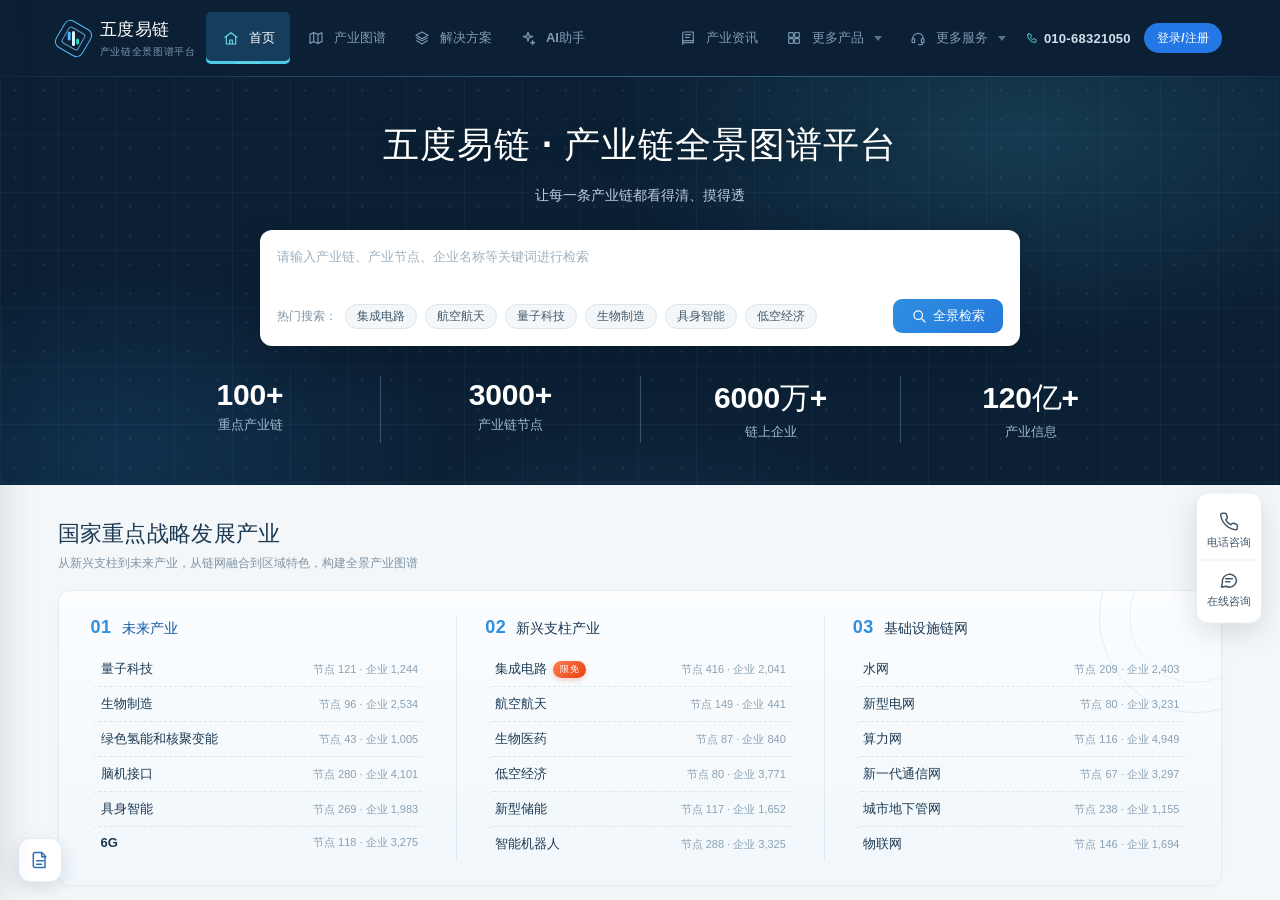
==== admin.html @ b6dd6e7a "初始化产业链可视化与产业上链 Agent 静态前端原型" ====
<!DOCTYPE html>
<html lang="zh-CN">
<head>
  <meta charset="UTF-8" />
  <meta name="viewport" content="width=device-width, initial-scale=1.0" />
  <meta name="robots" content="noindex, nofollow, noarchive, nosnippet" />
  <title>五度易链 · 运营管理后台</title>
  <link rel="stylesheet" href="admin.css?v=202611181215" />
</head>
<body>
  <header class="admin-topbar">
    <div class="admin-topbar-left">
      <span class="admin-brand-logo">五</span>
      <strong class="admin-brand-name">五度易链</strong>
      <span class="admin-breadcrumb" id="adminBreadcrumb"><em>运营管理后台</em><i>/</i><b>图谱管理</b></span>
    </div>
    <div class="admin-topbar-user">
      <span class="admin-topbar-avatar" id="adminAvatar">管</span>
      <strong id="adminAccount">—</strong>
      <span class="admin-topbar-role">管理员</span>
      <button type="button" class="admin-logout" id="adminLogout">退出登录</button>
    </div>
  </header>

  <div class="admin-shell">
    <aside class="admin-sidebar">
      <nav class="admin-nav" id="adminNav">
        <div class="admin-nav-group">
          <button type="button" class="admin-nav-item admin-nav-parent is-active" data-nav-group="graph" aria-expanded="true" aria-controls="graphSubNav"><svg viewBox="0 0 24 24"><path d="M3 6.5 8.5 4 15 6.5 21 4v13.5L15 20l-6.5-2.5L3 20V6.5Z"/><path d="M8.5 4v13.5M15 6.5V20"/></svg><span>图谱管理</span><svg class="admin-nav-caret" viewBox="0 0 16 16" aria-hidden="true"><path d="m4 6 4 4 4-4" /></svg></button>
          <div class="admin-nav-sub" id="graphSubNav">
            <button type="button" class="admin-nav-subitem is-active" data-admin-view="graph-display" title="产业链展示"><i class="admin-nav-dot" aria-hidden="true"></i><span>产业链展示</span></button>
            <button type="button" class="admin-nav-subitem" data-admin-view="graph-price" title="产业链价格"><i class="admin-nav-dot" aria-hidden="true"></i><span>产业链价格</span></button>
          </div>
        </div>
        <button type="button" class="admin-nav-item" data-admin-view="home"><svg viewBox="0 0 24 24"><path d="m3 11 9-7 9 7"/><path d="M5 9.5V21h14V9.5"/><path d="M10 21v-6h4v6"/></svg><span>首页管理</span></button>
        <button type="button" class="admin-nav-item" data-admin-view="users"><svg viewBox="0 0 24 24"><circle cx="9" cy="8" r="3.5"/><path d="M3 20a6 6 0 0 1 12 0"/><path d="M16 4.5a3.5 3.5 0 0 1 0 7M21 20a6 6 0 0 0-4-5.6"/></svg><span>用户管理</span></button>
        <button type="button" class="admin-nav-item" data-admin-view="perms"><svg viewBox="0 0 24 24"><rect x="4" y="10.5" width="16" height="10" rx="2"/><path d="M8 10.5V7a4 4 0 0 1 8 0v3.5M12 14.5v2.5"/></svg><span>权限管理</span></button>
      </nav>
      <div class="admin-sidebar-footer">
        <a class="admin-back-link" href="index.html"><svg viewBox="0 0 24 24"><path d="M20 12H5M10 6l-6 6 6 6"/></svg><span>返回前台</span></a>
      </div>
    </aside>

    <main class="admin-main">
      <div class="admin-page-head">
        <h1 id="adminPageTitle">图谱管理</h1>
        <div class="admin-page-actions" id="adminPageActions">
          <button type="button" class="admin-btn" id="graphReset">恢复默认</button>
        </div>
      </div>

      <div class="admin-content">
        <!-- 图谱管理 · 产业链展示 -->
        <section class="admin-view is-active" data-admin-panel="graph-display">
          <div class="admin-tabs" id="graphTabs">
            <button type="button" class="admin-tab is-active" data-graph-tab="groups">分类列表</button>
            <button type="button" class="admin-tab" data-graph-tab="chains">图谱列表</button>
          </div>
          <div class="admin-block" id="graphGroupsBlock">
            <table class="admin-table">
              <thead><tr><th class="th-order">序号</th><th>分类名称</th><th>产业链管理</th><th>可见性</th><th class="th-op">操作</th></tr></thead>
              <tbody id="groupTableBody"></tbody>
            </table>
          </div>
          <div class="admin-block" id="graphChainsBlock" hidden>
            <table class="admin-table admin-graph-table">
              <thead><tr><th class="th-order">序号</th><th>产业链名称</th><th>所属分类</th><th>卡片图标</th><th>热门标签</th><th>前端展示</th></tr></thead>
              <tbody id="chainTableBody"></tbody>
            </table>
          </div>
        </section>

        <!-- 图谱管理 · 产业链价格 -->
        <section class="admin-view" data-admin-panel="graph-price">
          <p class="admin-toolbar-tip">按图谱列表顺序维护各产业链的年度定价，价格调整后即时生效于开通服务与前台展示。</p>
          <div class="admin-block">
            <div class="admin-table-wrap"><table class="admin-table admin-price-table">
              <thead><tr><th class="th-order">序号</th><th class="th-name">产业链名称</th><th class="th-category">所属分类</th><th class="th-price">价格（元/年）</th><th class="th-time">更新时间</th><th class="th-count">开通用户数</th><th class="th-op">操作</th></tr></thead>
              <tbody id="priceTableBody"></tbody>
            </table></div>
            <p class="admin-empty" id="priceEmpty" hidden>暂无产业链</p>
            <div class="admin-price-foot"><span id="priceSummary"></span></div>
          </div>
        </section>

        <!-- 首页管理 -->
        <section class="admin-view" data-admin-panel="home">
          <div class="admin-block">
            <table class="admin-table">
              <thead><tr><th class="th-order">序号</th><th>热门搜索词</th><th class="th-op">操作</th></tr></thead>
              <tbody id="hotwordTableBody"></tbody>
            </table>
            <div class="admin-block-foot">
              <input type="text" id="hotwordInput" maxlength="12" placeholder="输入新的热门搜索词（不超过12个字）" />
              <button type="button" class="admin-btn" id="hotwordAdd">+ 添加热词</button>
            </div>
          </div>
        </section>

        <!-- 用户管理 -->
        <section class="admin-view" data-admin-panel="users">
          <p class="admin-toolbar-tip">查看注册用户基本信息与已开通服务，支持密码重置、账号停用启用及开通服务管理。</p>
          <div class="admin-block">
            <div class="admin-table-tools">
              <input type="text" id="userSearchInput" placeholder="请输入手机号 / 用户名关键词" />
              <span class="admin-tool-label">注册时间</span>
              <input type="date" id="userRegStart" class="admin-date-input" />
              <i class="admin-tool-sep">-</i>
              <input type="date" id="userRegEnd" class="admin-date-input" />
            </div>
            <div class="admin-table-wrap"><table class="admin-table" id="userTable">
              <thead><tr><th class="th-order th-uid">用户ID</th><th>手机号</th><th>用户名</th><th>账号类型</th><th>已开通服务</th><th>注册时间</th><th>状态</th><th class="th-op">操作</th></tr></thead>
              <tbody id="userTableBody"></tbody>
            </table></div>
            <p class="admin-empty" id="userEmpty" hidden>暂无符合条件的用户</p>
            <div class="admin-pager" id="userPager" hidden>
              <span class="admin-pager-total" id="userPagerTotal"></span>
              <div class="admin-pager-btns" id="userPagerBtns"></div>
            </div>
          </div>
        </section>

        <!-- 权限管理 -->
        <section class="admin-view" data-admin-panel="perms">
          <p class="admin-toolbar-tip">平台管理人员账号及其角色维护，按角色配置平台内可用功能模块。</p>
          <div class="admin-block">
            <div class="admin-block-head"><h2>账号管理</h2></div>
            <div class="admin-table-wrap"><table class="admin-table">
              <thead><tr><th>姓名</th><th>登录账号</th><th>角色</th><th>状态</th><th>最近登录</th><th class="th-op">操作</th></tr></thead>
              <tbody id="accountTableBody"></tbody>
            </table></div>
          </div>
          <div class="admin-block">
            <div class="admin-block-head"><h2>权限配置</h2><button type="button" class="admin-btn admin-btn-primary admin-btn-mini" id="permSave">保存权限配置</button></div>
            <div class="admin-table-wrap"><table class="admin-table admin-perm-table" id="permTable">
              <thead><tr><th>角色</th><th>产业图谱管理</th><th>首页管理</th><th>用户管理</th><th>权限管理</th></tr></thead>
              <tbody id="permTableBody"></tbody>
            </table></div>
          </div>
        </section>
      </div>
    </main>
  </div>

  <!-- 分类产业链列表弹窗 -->
  <div class="admin-dialog-layer" id="groupChainsDialogLayer" aria-hidden="true">
    <div class="admin-dialog admin-dialog-chains" role="dialog" aria-modal="true">
      <div class="admin-dialog-head"><h3 id="groupChainsDialogTitle">分类产业链</h3><button type="button" class="admin-dialog-close" id="groupChainsDialogClose">×</button></div>
      <table class="admin-table admin-dialog-table">
        <thead><tr><th class="th-order">序号</th><th>产业链名称</th><th>卡片图标</th><th>可见性</th><th>热门</th><th class="th-op">操作</th></tr></thead>
        <tbody id="groupChainsList"></tbody>
      </table>
      <div class="admin-dialog-foot"><button type="button" class="admin-btn" id="groupChainsDialogCancel">取消</button><button type="button" class="admin-btn admin-btn-primary" id="groupChainsDialogSave">保存</button></div>
    </div>
  </div>

  <!-- 已开通服务管理弹窗 -->
  <div class="admin-dialog-layer" id="serviceDialogLayer" aria-hidden="true">
    <div class="admin-dialog admin-dialog-chains" role="dialog" aria-modal="true">
      <div class="admin-dialog-head"><h3>开通服务管理</h3><button type="button" class="admin-dialog-close" id="serviceDialogClose">×</button></div>
      <p class="admin-dialog-sub" id="serviceDialogUser">—</p>
      <div class="admin-service-nav">
        <div class="admin-service-tabs" role="tablist">
          <button type="button" class="admin-service-tab is-active" id="serviceOpenedTab" role="tab" aria-selected="true" data-service-tab="opened">已开通服务</button>
          <button type="button" class="admin-service-tab" id="serviceCatalogTab" role="tab" aria-selected="false" data-service-tab="catalog">服务列表</button>
        </div>
        <div class="admin-service-nav-filters">
          <div class="admin-service-filters admin-service-filter-set is-active" data-service-filter="opened">
            <div class="admin-category-picker" id="serviceOpenedCategoryPicker">
              <button type="button" class="admin-category-trigger" id="serviceOpenedCategory" aria-haspopup="listbox" aria-expanded="false">全部分类<svg viewBox="0 0 16 16" aria-hidden="true"><path d="m4 6 4 4 4-4" /></svg></button>
              <div class="admin-category-menu" hidden><div class="admin-category-level1" role="listbox" aria-label="分类类型"></div><div class="admin-category-level2" role="listbox" aria-label="具体分类"></div></div>
            </div>
            <input type="search" id="serviceOpenedSearch" placeholder="搜索产业链名称" aria-label="搜索已开通产业链" />
          </div>
          <div class="admin-service-filters admin-service-filter-set" data-service-filter="catalog" hidden>
            <div class="admin-category-picker" id="serviceCatalogCategoryPicker">
              <button type="button" class="admin-category-trigger" id="serviceCatalogCategory" aria-haspopup="listbox" aria-expanded="false">全部分类<svg viewBox="0 0 16 16" aria-hidden="true"><path d="m4 6 4 4 4-4" /></svg></button>
              <div class="admin-category-menu" hidden><div class="admin-category-level1" role="listbox" aria-label="分类类型"></div><div class="admin-category-level2" role="listbox" aria-label="具体分类"></div></div>
            </div>
            <input type="search" id="serviceCatalogSearch" placeholder="搜索产业链名称" aria-label="搜索全部产业链" />
          </div>
        </div>
      </div>
      <div class="admin-service-drawer-body">
        <section class="admin-service-panel is-active" data-service-panel="opened" role="tabpanel">
          <div class="admin-service-table-wrap"><table class="admin-table admin-service-table">
            <thead><tr><th class="th-check"><input type="checkbox" class="admin-check" id="serviceOpenedCheckAll" aria-label="全选已开通服务" /></th><th class="th-order">序号</th><th>产业链名称</th><th>产业分类</th><th class="th-price">价格（元/年）</th><th class="th-status">状态</th><th class="th-term">服务期</th><th class="th-time" aria-sort="descending"><button type="button" class="admin-time-sort" id="serviceOpenedSort">开通时间<svg viewBox="0 0 16 16" aria-hidden="true"><path d="M8 3v10m-4-4 4 4 4-4" /></svg></button></th><th class="th-op">操作</th></tr></thead>
            <tbody id="serviceOpenedList"></tbody>
          </table></div>
          <p class="admin-empty" id="serviceOpenedEmpty" hidden>暂无符合条件的已开通服务</p>
          <div class="admin-service-summary" id="serviceOpenedSummary"></div>
        </section>
        <section class="admin-service-panel" data-service-panel="catalog" role="tabpanel" hidden>
          <div class="admin-service-table-wrap"><table class="admin-table admin-service-table">
            <thead><tr><th class="th-check"><input type="checkbox" class="admin-check" id="serviceCatalogCheckAll" aria-label="全选未开通产业链" /></th><th class="th-order">序号</th><th>产业链名称</th><th>产业分类</th><th class="th-price">价格（元/年）</th><th class="th-status">申请状态</th><th class="th-time" aria-sort="none"><button type="button" class="admin-time-sort is-graph" id="serviceCatalogSort">开通时间<svg viewBox="0 0 16 16" aria-hidden="true"><path d="M8 3v10m-4-4 4 4 4-4" /></svg></button></th><th class="th-op">操作</th></tr></thead>
            <tbody id="serviceCatalogList"></tbody>
          </table></div>
          <p class="admin-empty" id="serviceCatalogEmpty" hidden>没有符合条件的产业链</p>
          <div class="admin-service-summary" id="serviceCatalogSummary"></div>
        </section>
      </div>
      <div class="admin-dialog-foot admin-service-foot">
        <div class="admin-service-foot-info" id="serviceFootInfo"></div>
        <div class="admin-service-foot-actions">
          <button type="button" class="admin-btn admin-btn-primary" id="serviceBatchOpen" hidden>批量开通</button>
          <button type="button" class="admin-btn admin-btn-danger" id="serviceBatchCancel" hidden>批量取消</button>
        </div>
      </div>
    </div>
  </div>

  <!-- 单个开通确认弹窗 -->
  <div class="admin-dialog-layer" id="serviceOpenDialogLayer" aria-hidden="true">
    <div class="admin-dialog admin-dialog-service" role="dialog" aria-modal="true">
      <div class="admin-dialog-head"><h3>确认开通服务</h3><button type="button" class="admin-dialog-close" id="serviceOpenDialogClose">×</button></div>
      <p class="admin-dialog-sub" id="serviceOpenDialogUser">—</p>
      <div class="admin-confirm-list">
        <div class="admin-confirm-row"><span>产业链名称</span><b id="serviceOpenName">—</b></div>
        <div class="admin-confirm-row"><span>产业分类</span><b id="serviceOpenCategory">—</b></div>
        <div class="admin-confirm-row"><span>价格（元/年）</span><b id="serviceOpenPrice">—</b></div>
        <div class="admin-confirm-row"><span>服务到期</span><b id="serviceOpenExpire">—</b></div>
      </div>
      <div class="admin-confirm-block">
        <p class="admin-confirm-label">开通年限<em>*</em></p>
        <div class="admin-term-picker" id="serviceOpenTermPicker" role="radiogroup" aria-label="开通年限"></div>
      </div>
      <div class="admin-confirm-total admin-total-row">
        <span class="admin-total-label">合计开通金额</span>
        <span class="admin-total-side">
          <span class="admin-total-value"><del class="admin-total-origin" id="serviceOpenOrigin" hidden></del><b id="serviceOpenTotal">—</b></span>
          <button type="button" class="admin-total-adjust" id="serviceOpenAdjust">价格调整</button>
          <button type="button" class="admin-total-adjust is-reset" id="serviceOpenReset" hidden>恢复原价</button>
        </span>
      </div>
      <div class="admin-total-editor" id="serviceOpenAdjustEditor" hidden>
        <span>调整后金额</span>
        <label class="admin-price-input"><input type="number" id="serviceOpenAdjustInput" min="1" step="100" /><i>元</i></label>
        <button type="button" class="admin-btn admin-btn-mini admin-btn-primary" id="serviceOpenAdjustSave">确定</button>
        <button type="button" class="admin-btn admin-btn-mini" id="serviceOpenAdjustCancel">取消</button>
      </div>
      <div class="admin-dialog-foot">
        <button type="button" class="admin-btn" id="serviceOpenDialogCancel">取消</button>
        <button type="button" class="admin-btn" id="serviceOpenPushOrder">推送订单</button>
        <button type="button" class="admin-btn admin-btn-primary" id="serviceOpenDialogSave">确认开通</button>
      </div>
    </div>
  </div>

  <!-- 批量开通弹窗 -->
  <div class="admin-dialog-layer" id="serviceBatchOpenLayer" aria-hidden="true">
    <div class="admin-dialog admin-dialog-service admin-dialog-batch" role="dialog" aria-modal="true">
      <div class="admin-dialog-head"><h3>批量开通服务</h3><button type="button" class="admin-dialog-close" id="serviceBatchOpenClose">×</button></div>
      <p class="admin-dialog-sub" id="serviceBatchOpenUser">—</p>
      <div class="admin-batch-term">
        <span>统一服务期</span>
        <div class="admin-term-picker" id="serviceBatchTermPicker" role="radiogroup" aria-label="统一服务期"></div>
        <em>选择后统一应用到下方全部产业链</em>
      </div>
      <div class="admin-batch-table-wrap">
        <table class="admin-table admin-batch-table">
          <thead><tr><th>产业链名称</th><th class="th-price">价格（元/年）</th><th class="th-term-s">服务期</th><th class="th-subtotal">小计</th></tr></thead>
          <tbody id="serviceBatchList"></tbody>
        </table>
      </div>
      <div class="admin-confirm-total admin-total-row">
        <span class="admin-total-label">合计开通金额</span>
        <span class="admin-total-side">
          <span class="admin-total-value"><del class="admin-total-origin" id="serviceBatchOrigin" hidden></del><b id="serviceBatchTotal">—</b></span>
          <button type="button" class="admin-total-adjust" id="serviceBatchAdjust">价格调整</button>
          <button type="button" class="admin-total-adjust is-reset" id="serviceBatchReset" hidden>恢复原价</button>
        </span>
      </div>
      <div class="admin-total-editor" id="serviceBatchAdjustEditor" hidden>
        <span>调整后金额</span>
        <label class="admin-price-input"><input type="number" id="serviceBatchAdjustInput" min="1" step="100" /><i>元</i></label>
        <button type="button" class="admin-btn admin-btn-mini admin-btn-primary" id="serviceBatchAdjustSave">确定</button>
        <button type="button" class="admin-btn admin-btn-mini" id="serviceBatchAdjustCancel">取消</button>
      </div>
      <div class="admin-dialog-foot">
        <button type="button" class="admin-btn" id="serviceBatchOpenCancel">取消</button>
        <button type="button" class="admin-btn" id="serviceBatchPushOrder">推送订单</button>
        <button type="button" class="admin-btn admin-btn-primary" id="serviceBatchOpenSave">确认开通</button>
      </div>
    </div>
  </div>

  <!-- 取消服务确认弹窗（单个 / 批量共用） -->
  <div class="admin-dialog-layer" id="serviceCancelLayer" aria-hidden="true">
    <div class="admin-dialog admin-dialog-service" role="dialog" aria-modal="true">
      <div class="admin-dialog-head"><h3 id="serviceCancelTitle">确认取消服务</h3><button type="button" class="admin-dialog-close" id="serviceCancelClose">×</button></div>
      <p class="admin-dialog-sub" id="serviceCancelUser">—</p>
      <p class="admin-dialog-warn" id="serviceCancelText">取消后客户将立即失去该产业链的查看权限，操作不可撤销。</p>
      <div class="admin-cancel-list" id="serviceCancelList"></div>
      <div class="admin-dialog-foot"><button type="button" class="admin-btn" id="serviceCancelBack">返回</button><button type="button" class="admin-btn admin-btn-danger" id="serviceCancelConfirm">确认取消</button></div>
    </div>
  </div>

  <!-- 价格调整弹窗 -->
  <div class="admin-dialog-layer" id="priceDialogLayer" aria-hidden="true">
    <div class="admin-dialog admin-dialog-price" role="dialog" aria-modal="true">
      <div class="admin-dialog-head"><h3>价格调整</h3><button type="button" class="admin-dialog-close" id="priceDialogClose">×</button></div>
      <p class="admin-dialog-sub" id="priceDialogName">—</p>
      <div class="admin-confirm-list">
        <div class="admin-confirm-row"><span>当前价格</span><b id="priceDialogCurrent">—</b></div>
        <div class="admin-confirm-row is-input">
          <span>调整后价格<em>*</em></span>
          <label class="admin-price-input"><input type="number" id="priceDialogInput" min="1" step="100" /><i>元 / 年</i></label>
        </div>
      </div>
      <p class="admin-price-preview" id="priceDialogPreview"></p>
      <p class="admin-price-note" id="priceDialogNote"></p>
      <p class="admin-dialog-error" id="priceDialogError" hidden></p>
      <div class="admin-dialog-foot"><button type="button" class="admin-btn" id="priceDialogCancel">取消</button><button type="button" class="admin-btn admin-btn-primary" id="priceDialogSave">确认调整</button></div>
    </div>
  </div>

  <!-- 开通用户列表弹窗 -->
  <div class="admin-dialog-layer" id="priceUsersLayer" aria-hidden="true">
    <div class="admin-dialog admin-dialog-price" role="dialog" aria-modal="true">
      <div class="admin-dialog-head"><h3 id="priceUsersTitle">开通用户</h3><button type="button" class="admin-dialog-close" id="priceUsersClose">×</button></div>
      <p class="admin-dialog-sub" id="priceUsersSub">—</p>
      <div class="admin-price-users" id="priceUsersList"></div>
      <div class="admin-dialog-foot"><button type="button" class="admin-btn admin-btn-primary" id="priceUsersOk">关闭</button></div>
    </div>
  </div>

  <!-- 用户详情（右侧抽屉：基本信息 / 开通服务 / 订单列表 三页签） -->
  <div class="admin-dialog-layer" id="userDetailDialogLayer" aria-hidden="true">
    <div class="admin-dialog admin-dialog-user" role="dialog" aria-modal="true">
      <div class="admin-dialog-head"><h3>用户详情</h3><button type="button" class="admin-dialog-close" id="userDetailDialogClose">×</button></div>
      <p class="admin-dialog-sub" id="userDetailSub">—</p>
      <div class="admin-service-nav admin-user-nav">
        <div class="admin-service-tabs" role="tablist">
          <button type="button" class="admin-service-tab is-active" data-user-tab="basic" role="tab" aria-selected="true">基本信息</button>
          <button type="button" class="admin-service-tab" data-user-tab="chains" role="tab" aria-selected="false">开通服务<i class="admin-tab-count" id="userDetailChainCount">0</i></button>
          <button type="button" class="admin-service-tab" data-user-tab="orders" role="tab" aria-selected="false">订单列表<i class="admin-tab-count" id="userDetailOrderCount">0</i></button>
        </div>
        <div class="admin-service-nav-filters">
          <div class="admin-service-filters admin-service-filter-set is-active" data-user-filter="chains" hidden>
            <input type="search" id="userDetailChainSearch" placeholder="搜索已开通产业链" aria-label="搜索已开通产业链" />
          </div>
        </div>
      </div>
      <div class="admin-user-body">
        <section class="admin-service-panel is-active" data-user-panel="basic" role="tabpanel">
          <div class="admin-user-stats" id="userDetailStats"></div>
          <div class="admin-detail-list" id="userDetailList"></div>
        </section>
        <section class="admin-service-panel" data-user-panel="chains" role="tabpanel" hidden>
          <p class="admin-user-tip" id="userDetailChainTip" hidden></p>
          <table class="admin-table admin-detail-table admin-chain-detail-table">
            <thead><tr><th class="th-order">序号</th><th>产业链名称</th><th>产业分类</th><th class="th-price-s">价格（元/年）</th><th class="th-status">状态</th><th class="th-term">服务期</th><th class="th-time">开通时间</th><th class="th-mini-op">操作</th></tr></thead>
            <tbody id="userDetailChainBody"></tbody>
          </table>
          <p class="admin-detail-empty" id="userDetailChainEmpty" hidden>暂未开通产业链服务</p>
        </section>
        <section class="admin-service-panel" data-user-panel="orders" role="tabpanel" hidden>
          <table class="admin-table admin-detail-table admin-order-table">
            <thead><tr><th class="th-order-id">订单编号</th><th class="th-order-chains">已开通服务</th><th class="th-order-term">服务年限</th><th class="th-order-money">订单金额</th><th class="th-order-money">实付金额</th><th class="th-order-pay">支付方式</th><th class="th-mini-op">支付状态</th><th class="th-mini-op">发票状态</th><th class="th-order-time">订单时间</th><th class="th-order-op">操作</th></tr></thead>
            <tbody id="userDetailOrderBody"></tbody>
          </table>
          <p class="admin-detail-empty" id="userDetailOrderEmpty" hidden>暂无订单记录</p>
        </section>
      </div>
      <div class="admin-dialog-foot"><button type="button" class="admin-btn admin-btn-primary" id="userDetailDialogOk">关闭</button></div>
    </div>
  </div>

  <!-- 订单详情弹窗（用户详情 → 订单列表 → 查看详情） -->
  <div class="admin-dialog-layer" id="orderDetailDialogLayer" aria-hidden="true">
    <div class="admin-dialog admin-dialog-order" role="dialog" aria-modal="true">
      <div class="admin-dialog-head"><h3>订单详情</h3><button type="button" class="admin-dialog-close" id="orderDetailClose">×</button></div>
      <p class="admin-dialog-sub" id="orderDetailSub">—</p>
      <div class="admin-order-detail-body" id="orderDetailBody"></div>
      <div class="admin-dialog-foot"><button type="button" class="admin-btn admin-btn-primary" id="orderDetailOk">关闭</button></div>
    </div>
  </div>

  <!-- 密码重置确认弹窗 -->
  <div class="admin-dialog-layer" id="pwdResetDialogLayer" aria-hidden="true">
    <div class="admin-dialog" role="dialog" aria-modal="true">
      <div class="admin-dialog-head"><h3>密码重置</h3><button type="button" class="admin-dialog-close" id="pwdResetDialogClose">×</button></div>
      <p class="admin-dialog-text" id="pwdResetDialogText">—</p>
      <div class="admin-dialog-foot"><button type="button" class="admin-btn" id="pwdResetDialogCancel">取消</button><button type="button" class="admin-btn admin-btn-primary" id="pwdResetDialogSave">确认重置</button></div>
    </div>
  </div>

  <!-- 添加账号弹窗 -->
  <div class="admin-dialog-layer" id="userAddDialogLayer" aria-hidden="true">
    <div class="admin-dialog admin-dialog-chains" role="dialog" aria-modal="true">
      <div class="admin-dialog-head"><h3>添加账号</h3><button type="button" class="admin-dialog-close" id="userAddDialogClose">×</button></div>
      <p class="admin-dialog-sub">为客户创建登录账号，可同时为其开通产业链服务。</p>
      <div class="admin-form admin-form-grid">
        <label><span>手机号<em>*</em></span><input type="tel" id="userAddPhone" maxlength="11" placeholder="请输入11位手机号" /></label>
        <label><span>用户名</span><input type="text" id="userAddUsername" maxlength="16" placeholder="选填，3-16位字母/数字/下划线" /></label>
        <label><span>初始密码</span><input type="text" id="userAddPwd" maxlength="18" placeholder="默认随机生成，可手动修改" /></label>
      </div>
      <p class="admin-dialog-error" id="userAddError" hidden></p>
      <div class="admin-dialog-divider">开通服务（勾选后自动设为收费会员）</div>
      <div class="admin-service-filters">
        <div class="admin-category-picker" id="userAddCategoryPicker">
          <button type="button" class="admin-category-trigger" id="userAddChainCategory" aria-haspopup="listbox" aria-expanded="false">全部分类<svg viewBox="0 0 16 16" aria-hidden="true"><path d="m4 6 4 4 4-4" /></svg></button>
          <div class="admin-category-menu" hidden>
            <div class="admin-category-level1" role="listbox" aria-label="分类类型"></div>
            <div class="admin-category-level2" role="listbox" aria-label="具体分类"></div>
          </div>
        </div>
        <input type="search" id="userAddChainSearch" placeholder="搜索产业链名称" aria-label="搜索产业链名称" />
      </div>
      <div class="admin-chain-checklist admin-chain-checklist-sm" id="userAddChainList"></div>
      <p class="admin-empty" id="userAddChainEmpty" hidden>没有符合条件的产业链</p>
      <div class="admin-dialog-foot"><button type="button" class="admin-btn" id="userAddDialogCancel">取消</button><button type="button" class="admin-btn admin-btn-primary" id="userAddDialogSave">确认添加</button></div>
    </div>
  </div>

  <!-- 新增管理员账号弹窗 -->
  <div class="admin-dialog-layer" id="accountDialogLayer" aria-hidden="true">
    <div class="admin-dialog" role="dialog" aria-modal="true">
      <div class="admin-dialog-head"><h3>新增管理员账号</h3><button type="button" class="admin-dialog-close" id="accountDialogClose">×</button></div>
      <div class="admin-form">
        <label>姓名<input type="text" id="accountNameInput" maxlength="12" placeholder="请输入姓名" /></label>
        <label>登录账号<input type="text" id="accountLoginInput" maxlength="20" placeholder="手机号或字母账号" /></label>
        <label>初始密码<input type="text" id="accountPwdInput" maxlength="18" placeholder="6-18位，字母、数字及特殊字符" /></label>
        <label>角色<select id="accountRoleSelect"></select></label>
      </div>
      <div class="admin-dialog-foot"><button type="button" class="admin-btn" id="accountDialogCancel">取消</button><button type="button" class="admin-btn admin-btn-primary" id="accountDialogSave">确认新增</button></div>
    </div>
  </div>

  <div class="admin-toast" id="adminToast" aria-live="polite"></div>

  <script src="national-industry-data.js?v=202609111520"></script>
  <script src="industry-category-data.js?v=202609111520"></script>
  <script src="admin.js?v=202611181200"></script>
</body>
</html>
---- admin.css ----
/* 五度易链 · 运营管理后台（演示原型）
 * 设计规范参照 API 开放平台运营后台：全宽白色顶栏 + 面包屑、白色侧边栏、
 * 浅灰内容区、扁平细边框表格、蓝色主按钮、行内操作按钮
 */

* { box-sizing: border-box; }

html, body { margin: 0; padding: 0; }

body {
  font-family: "PingFang SC", "Microsoft YaHei", "Segoe UI", sans-serif;
  background: #f5f7fa;
  color: #1f2329;
  font-size: 14px;
}

button { font: inherit; cursor: pointer; }

/* ---------- 顶栏 ---------- */
.admin-topbar {
  display: flex;
  align-items: center;
  justify-content: space-between;
  gap: 18px;
  min-height: 52px;
  padding: 0 20px;
  background: #fff;
  border-bottom: 1px solid #f0f0f0;
}

.admin-topbar-left { display: flex; align-items: center; gap: 10px; min-width: 0; }

.admin-brand-logo {
  width: 30px;
  height: 30px;
  display: grid;
  place-items: center;
  border-radius: 6px;
  background: linear-gradient(135deg, #2d79bd, #19b3a2);
  color: #fff;
  font-size: 15px;
  font-weight: 700;
}

.admin-brand-name { font-size: 15px; color: #1f2329; letter-spacing: .5px; }

.admin-breadcrumb {
  display: flex;
  align-items: center;
  gap: 8px;
  margin-left: 14px;
  padding-left: 16px;
  border-left: 1px solid #e5e6eb;
  font-size: 13px;
  color: #86909c;
  white-space: nowrap;
}

.admin-breadcrumb em { font-style: normal; color: #86909c; }
.admin-breadcrumb i { font-style: normal; color: #c9cdd4; }
.admin-breadcrumb b { font-weight: 500; color: #1f2329; }

.admin-topbar-user { display: flex; align-items: center; gap: 10px; }

.admin-topbar-avatar {
  width: 30px;
  height: 30px;
  display: grid;
  place-items: center;
  border-radius: 50%;
  background: #e8f3ff;
  color: #1677ff;
  font-size: 13px;
  font-weight: 700;
}

.admin-topbar-user strong { font-size: 13px; color: #1f2329; }

.admin-topbar-role {
  padding: 2px 8px;
  border-radius: 4px;
  background: #f2f3f5;
  color: #86909c;
  font-size: 11.5px;
}

.admin-logout {
  padding: 5px 12px;
  border: 1px solid #e5e6eb;
  border-radius: 4px;
  background: #fff;
  color: #4e5969;
  font-size: 12.5px;
  transition: color .15s ease, border-color .15s ease;
}

.admin-logout:hover { border-color: #1677ff; color: #1677ff; }

/* ---------- 布局 ---------- */
.admin-shell { display: flex; align-items: stretch; min-height: calc(100vh - 52px); }

/* 侧边栏（白色） */
.admin-sidebar {
  flex: 0 0 200px;
  display: flex;
  flex-direction: column;
  background: #fff;
  border-right: 1px solid #f0f0f0;
}

.admin-nav { flex: 1 1 auto; padding: 12px 8px; display: grid; gap: 2px; align-content: start; }

.admin-nav-item {
  width: 100%;
  display: flex;
  align-items: center;
  gap: 10px;
  min-height: 40px;
  padding: 0 14px;
  border: 0;
  border-radius: 4px;
  background: transparent;
  color: #4e5969;
  font-size: 13.5px;
  text-align: left;
  transition: background .15s ease, color .15s ease;
}

.admin-nav-item svg { width: 17px; height: 17px; fill: none; stroke: currentColor; stroke-width: 1.8; stroke-linecap: round; stroke-linejoin: round; flex: 0 0 auto; }

.admin-nav-item:hover { background: #f2f3f5; color: #1f2329; }

.admin-nav-item.is-active { background: #e8f3ff; color: #1677ff; font-weight: 600; }

/* 一级导航分组 + 二级菜单 */
.admin-nav-group { display: grid; gap: 2px; }
.admin-nav-parent { position: relative; }
.admin-nav-caret { margin-left: auto; width: 14px !important; height: 14px !important; flex: 0 0 14px !important; stroke-width: 1.6 !important; color: #a9aeb8; transition: transform .18s ease; }
.admin-nav-parent.is-open .admin-nav-caret { transform: rotate(180deg); }
.admin-nav-parent.is-active .admin-nav-caret { color: #1677ff; }
.admin-nav-sub { display: grid; gap: 2px; padding: 2px 0 4px; }
.admin-nav-sub[hidden] { display: none; }
.admin-nav-subitem {
  position: relative;
  display: flex;
  align-items: center;
  gap: 9px;
  width: 100%;
  min-height: 34px;
  padding: 0 14px 0 38px;
  border: 0;
  border-radius: 4px;
  background: transparent;
  color: #4e5969;
  font: inherit;
  font-size: 13px;
  text-align: left;
  cursor: pointer;
  transition: background .15s ease, color .15s ease;
}
.admin-nav-subitem:hover { background: #f7f8fa; color: #1f2329; }
.admin-nav-subitem.is-active { background: #f2f8ff; color: #1677ff; font-weight: 500; }
.admin-nav-dot { width: 4px; height: 4px; flex: 0 0 4px; border-radius: 50%; background: #c9cdd4; transition: background .15s ease; }
.admin-nav-subitem:hover .admin-nav-dot { background: #86909c; }
.admin-nav-subitem.is-active .admin-nav-dot { background: #1677ff; }

.admin-sidebar-footer { padding: 10px 8px 14px; border-top: 1px solid #f0f0f0; }

.admin-back-link {
  display: flex;
  align-items: center;
  gap: 10px;
  min-height: 38px;
  padding: 0 14px;
  border-radius: 4px;
  color: #4e5969;
  font-size: 13px;
  text-decoration: none;
}

.admin-back-link svg { width: 16px; height: 16px; fill: none; stroke: currentColor; stroke-width: 1.8; stroke-linecap: round; stroke-linejoin: round; }

.admin-back-link:hover { background: #f2f3f5; color: #1f2329; }

/* 主区域 */
.admin-main { flex: 1 1 auto; min-width: 0; padding: 18px 24px 36px; }

.admin-page-head {
  display: flex;
  align-items: center;
  justify-content: space-between;
  gap: 16px;
  margin-bottom: 14px;
}

.admin-page-head h1 { margin: 0; font-size: 18px; font-weight: 600; color: #1f2329; }

.admin-page-actions { display: flex; gap: 8px; }

.admin-content { min-width: 0; }

.admin-view { display: none; }
.admin-view.is-active { display: block; }

.admin-toolbar-tip { margin: 0 0 14px; color: #86909c; font-size: 12.5px; line-height: 1.7; }

/* ---------- 产业链价格 ---------- */
.admin-price-table { table-layout: fixed; width: 100%; }
.admin-price-table .th-name { width: 300px; }
.admin-price-table .th-category { width: 140px; }
.admin-price-table .th-price { width: 130px; }
.admin-price-table .th-time { width: 150px; }
.admin-price-table .th-count { width: 108px; }
.admin-price-table .th-op { width: 100px; }
.admin-price-table th, .admin-price-table td { overflow-wrap: anywhere; }
.admin-price-table td:nth-child(4), .admin-price-table td:nth-child(5) { white-space: nowrap; }
/* 所属分类：与图谱列表的分类名保持一致，单行展示避免高度抖动 */
.admin-price-table .admin-price-category { white-space: nowrap; }
.admin-price-value { color: #1f2329; font-weight: 500; }
.admin-price-none { color: #c9cdd4; }
.admin-price-foot { padding: 12px 16px 4px; color: #86909c; font-size: 12px; }
.admin-dialog-price { width: min(500px, calc(100vw - 32px)); }
.admin-confirm-row.is-input { align-items: center; }
.admin-confirm-row.is-input em { color: #f53f3f; font-style: normal; margin-left: 2px; }
.admin-price-input { display: flex; align-items: center; gap: 8px; }
.admin-price-input input {
  width: 148px; height: 32px; padding: 0 10px; border: 1px solid #e5e6eb; border-radius: 4px;
  background: #fff; color: #1f2329; font: inherit; font-size: 13px; text-align: right; outline: none;
  -moz-appearance: textfield; appearance: textfield;
}
.admin-price-input input::-webkit-outer-spin-button,
.admin-price-input input::-webkit-inner-spin-button { margin: 0; -webkit-appearance: none; appearance: none; }
.admin-price-input input:focus { border-color: #1677ff; }
.admin-price-input i { color: #86909c; font-size: 12.5px; font-style: normal; white-space: nowrap; }
.admin-price-preview { margin: 12px 0 0; padding: 9px 12px; border-radius: 4px; background: #f7f8fa; color: #4e5969; font-size: 12.5px; line-height: 1.6; }
.admin-price-preview b { color: #1677ff; font-weight: 500; }
.admin-price-warn { color: #f53f3f; }
.admin-price-note {
  margin: 8px 0 0; padding: 0 2px; color: #86909c; font-size: 12px; line-height: 1.6;
}
.admin-price-note b { color: #4e5969; font-weight: 500; }
/* 已开通服务的成交价：与当前标价不同时，主价加粗、现价同行小字灰显，避免撑高行高 */
.admin-deal-price { color: #1f2329; font-weight: 500; white-space: nowrap; }
.admin-deal-now { margin-left: 5px; color: #a9aeb8; font-size: 11px; font-style: normal; white-space: nowrap; }
/* 服务状态：圆点 + 文字（绿=生效中、红=已到期），开通服务管理与用户详情共用 */
.admin-svc-status { display: inline-flex; align-items: center; gap: 6px; color: #1f2329; font-size: 12.5px; white-space: nowrap; }
.admin-svc-status i { width: 6px; height: 6px; flex: 0 0 6px; border-radius: 50%; background: #00b42a; }
.admin-svc-status.is-expired { color: #86909c; }
.admin-svc-status.is-expired i { background: #f53f3f; }
.admin-price-users { max-height: 340px; margin-top: 4px; overflow-y: auto; display: grid; gap: 8px; }
.admin-price-user {
  display: flex; align-items: center; justify-content: space-between; gap: 12px;
  padding: 9px 12px; border-radius: 4px; background: #f7f8fa; font-size: 12.5px;
}
.admin-price-user-main { display: flex; align-items: center; gap: 8px; min-width: 0; }
.admin-price-user-main b { color: #1f2329; font-weight: 500; }
.admin-price-user-main span { color: #86909c; font-size: 12px; }
.admin-price-user-tag { padding: 1px 5px; border-radius: 3px; background: #fff2f0; color: #f53f3f; font-size: 11px; font-style: normal; line-height: 1.4; white-space: nowrap; }
.admin-price-user-meta { display: flex; flex: 0 0 auto; align-items: baseline; gap: 10px; color: #4e5969; white-space: nowrap; }
.admin-price-user-meta span { color: #86909c; font-size: 12px; }
/* 开通用户弹窗里的成交单价：与当前标价不一致（调价后已冻结）时标灰提示 */
.admin-price-user-meta .admin-price-user-price { color: #1f2329; font-weight: 500; }
.admin-price-user-meta .admin-price-user-price.is-frozen { color: #86909c; font-weight: 400; }
.admin-price-user-meta .admin-price-user-term { color: #4e5969; font-size: 12.5px; }
/* 中等宽度：先收窄固定列，保证产业链名称不被挤没 */
@media (max-width: 1280px) {
  .admin-price-table .th-name { width: auto; }
}
@media (max-width: 1024px) {
  .admin-price-table .th-category { width: 116px; }
  .admin-price-table .th-price { width: 110px; }
  .admin-price-table .th-time { width: 124px; }
  .admin-price-table .th-count { width: 96px; }
  .admin-price-table .th-op { width: 92px; }
}
@media (max-width: 900px) {
  .admin-price-table th, .admin-price-table td { padding: 9px 5px; font-size: 11.5px; }
  .admin-price-table .th-category { width: 84px; }
  .admin-price-table .th-price { width: 74px; }
  .admin-price-table .th-time { width: 74px; }
  .admin-price-table .th-count { width: 62px; }
  .admin-price-table .th-op { width: 64px; }
  /* 窄屏分类名放不下时折行，避免压到价格列 */
  .admin-price-table td.admin-price-category { white-space: normal; }
}

/* ---------- 内容块（扁平白色表格容器，浅圆角细边） ---------- */
.admin-block {
  margin-bottom: 14px;
  padding: 0 0 6px;
  border: 1px solid #f0f0f0;
  border-radius: 4px;
  background: #fff;
}

.admin-block-head {
  display: flex;
  align-items: center;
  justify-content: space-between;
  gap: 12px;
  padding: 13px 16px 3px;
}

.admin-block-head h2 { margin: 0; font-size: 14.5px; font-weight: 600; color: #1f2329; }

.admin-block-foot {
  display: flex;
  align-items: center;
  gap: 10px;
  padding: 12px 16px;
  border-top: 1px solid #f0f0f0;
  background: #fafafa;
}

.admin-foot-space { flex: 1 1 auto; }

/* ---------- 按钮 ---------- */
.admin-btn {
  padding: 6px 15px;
  border: 1px solid #d9d9d9;
  border-radius: 4px;
  background: #fff;
  color: #4e5969;
  font-size: 12.5px;
  white-space: nowrap;
  transition: all .15s ease;
}

.admin-btn:hover { border-color: #1677ff; color: #1677ff; }

.admin-btn-primary { border-color: #1677ff; background: #1677ff; color: #fff; transition: background .18s ease, border-color .18s ease, box-shadow .18s ease; }
.admin-btn-primary:hover { background: #4096ff; border-color: #4096ff; color: #fff; }

/* 主操作按钮弱化态（无改动时）与高亮态（有改动时） */
.admin-btn-primary:disabled {
  border-color: #e5e6eb;
  background: #f2f3f5;
  color: #b4b8c0;
  cursor: not-allowed;
}

.admin-btn-primary:disabled:hover { background: #f2f3f5; border-color: #e5e6eb; color: #b4b8c0; }

.admin-btn-primary:not(:disabled) { box-shadow: 0 2px 8px rgba(22, 119, 255, .28); }

.admin-btn-danger { border-color: #ff4d4f; background: #ff4d4f; color: #fff; }
.admin-btn-danger:hover { background: #ff7875; border-color: #ff7875; color: #fff; }

.admin-btn-mini { padding: 3px 10px; font-size: 12px; }

/* 行内操作按钮（图标式）：浅灰描边方块，参考工具条图标按钮样式 */
.admin-row-btn {
  width: 28px;
  height: 28px;
  display: inline-grid;
  place-items: center;
  padding: 0;
  border: 1px solid #dcdfe6;
  border-radius: 5px;
  background: #fff;
  color: #4e5969;
  transition: border-color .15s ease, background .15s ease, color .15s ease;
}

.admin-row-btn svg { width: 15px; height: 15px; fill: none; stroke: currentColor; stroke-width: 1.8; stroke-linecap: round; stroke-linejoin: round; }

.admin-row-btn:hover { border-color: #1677ff; background: #f2f8ff; color: #1677ff; }

.admin-row-btn.is-danger:hover { border-color: #ff4d4f; background: #fff2f0; color: #ff4d4f; }

.admin-row-btn:disabled { opacity: .45; cursor: not-allowed; border-color: #e5e6eb; background: #fff; color: #c9cdd4; }

/* 文字式行内操作 */
.admin-link-btn {
  padding: 0;
  border: 0;
  background: transparent;
  color: #1677ff;
  font-size: 12.5px;
}

.admin-link-btn:hover { color: #4096ff; }

.admin-link-btn.is-danger { color: #ff4d4f; }
.admin-link-btn.is-danger:hover { color: #ff7875; }

/* ---------- 表格 ---------- */
.admin-table-tools { display: flex; align-items: center; gap: 10px; padding: 14px 16px 14px; }

.admin-table-tools input { width: 260px; min-height: 32px; padding: 0 12px; border: 1px solid #e5e6eb; border-radius: 4px; font: inherit; font-size: 13px; outline: none; transition: border-color .15s ease; }

.admin-table-tools input:focus { border-color: #1677ff; }

.admin-table-wrap { overflow-x: auto; }

.admin-table { width: 100%; border-collapse: collapse; font-size: 12.5px; }

.admin-table th, .admin-table td { padding: 9px 14px; text-align: left; border-bottom: 1px solid #f0f0f0; white-space: nowrap; }

.admin-table th { color: #4e5969; font-weight: 600; background: #fafafa; }

.admin-table td { color: #1f2329; }

.admin-table tbody tr:hover { background: #f7faff; }

.admin-table tbody tr:last-child td { border-bottom: 0; }

.admin-table .td-sub { color: #86909c; font-size: 12px; }

.th-order { width: 76px; }
.th-uid { width: 92px; }
.th-op { width: 120px; }

.admin-table-count { margin: 8px 16px 6px; color: #86909c; font-size: 12px; text-align: right; }

/* 状态徽章（圆点式） */
.admin-badge {
  display: inline-flex;
  align-items: center;
  gap: 6px;
  padding: 2px 10px;
  border-radius: 999px;
  font-size: 11.5px;
}

.admin-badge::before { content: ''; width: 6px; height: 6px; border-radius: 50%; background: currentColor; }

.admin-badge.paid { background: #fff7e6; color: #d48806; }
.admin-badge.registered { background: #e8f3ff; color: #1677ff; }
.admin-badge.ok { background: #f6ffed; color: #52c41a; }
.admin-badge.disabled { background: #fff2f0; color: #ff4d4f; }

.admin-cell-actions { display: inline-flex; align-items: center; gap: 4px; }

.admin-empty { margin: 18px 0; color: #86909c; font-size: 13px; text-align: center; }

/* 权限配置表 */
.admin-perm-table input[type="checkbox"] { width: 15px; height: 15px; accent-color: #1677ff; cursor: pointer; }

/* ---------- 产业图谱管理表格 ---------- */
.admin-graph-table td { white-space: normal; }

.admin-chain-name { font-size: 13px; color: #1f2329; }

.admin-chain-hidden .admin-chain-name { color: #c9cdd4; text-decoration: line-through; }

.admin-icon-cell { display: flex; align-items: center; gap: 6px; }

/* 图标预览内图片（本地上传） */
.admin-icon-preview img { width: 100%; height: 100%; object-fit: cover; border-radius: 3px; }

/* 图标上传 / 清除小按钮 */
.admin-btn-mini { min-height: 26px; padding: 0 10px; font-size: 12px; border: 1px solid #dcdfe6; border-radius: 4px; background: #fff; color: #4e5969; }

.admin-btn-mini:hover { border-color: #1677ff; color: #1677ff; }

.admin-btn-plain { border-color: transparent; color: #86909c; }

.admin-btn-plain:hover { color: #ff4d4f; border-color: transparent; }

.admin-icon-preview {
  width: 26px;
  height: 26px;
  display: grid;
  place-items: center;
  border: 1px solid #d0e2fb;
  border-radius: 4px;
  background: #f4f9ff;
  color: #1677ff;
  flex: 0 0 auto;
}

.admin-icon-preview svg { width: 15px; height: 15px; fill: none; stroke: currentColor; stroke-width: 1.8; stroke-linecap: round; stroke-linejoin: round; }

.admin-select {
  min-height: 30px;
  max-width: 150px;
  padding: 0 8px;
  border: 1px solid #e5e6eb;
  border-radius: 4px;
  background: #fff;
  color: #4e5969;
  font-size: 12.5px;
  outline: none;
  transition: border-color .15s ease;
}

.admin-select:focus { border-color: #1677ff; }

.admin-tagcell { min-width: 220px; display: flex; align-items: center; flex-wrap: wrap; gap: 6px; }

.admin-tag {
  display: inline-flex;
  align-items: center;
  gap: 5px;
  padding: 2px 7px 2px 10px;
  border-radius: 999px;
  background: #fff7e6;
  color: #d48806;
  font-size: 12px;
}

.admin-tag button { width: 15px; height: 15px; display: grid; place-items: center; padding: 0; border: 0; border-radius: 50%; background: rgba(212, 136, 6, .18); color: #d48806; font-size: 11px; line-height: 1; }

.admin-tag button:hover { background: #d48806; color: #fff; }

.admin-tag-add { display: flex; align-items: center; gap: 5px; }

.admin-tag-add input { width: 110px; min-height: 28px; padding: 0 9px; border: 1px solid #e5e6eb; border-radius: 4px; font: inherit; font-size: 12px; outline: none; transition: border-color .15s ease; }

.admin-tag-add input:focus { border-color: #1677ff; }

.admin-tag-add button { padding: 4px 11px; border: 1px solid #d9d9d9; border-radius: 4px; background: #fff; color: #4e5969; font-size: 12px; transition: all .15s ease; }

.admin-tag-add button:hover { border-color: #1677ff; color: #1677ff; }

/* 展示/隐藏开关 */
.admin-switch { position: relative; display: inline-flex; align-items: center; vertical-align: middle; width: 40px; height: 22px; }

.admin-switch input { position: absolute; inset: 0; margin: 0; opacity: 0; cursor: pointer; z-index: 1; }

.admin-switch i { position: absolute; inset: 0; border-radius: 999px; background: #c9cdd4; transition: background .18s ease; }

.admin-switch i::after {
  content: '';
  position: absolute;
  top: 2px;
  left: 2px;
  width: 18px;
  height: 18px;
  border-radius: 50%;
  background: #fff;
  box-shadow: 0 1px 4px rgba(31, 35, 41, .22);
  transition: transform .18s ease;
}

.admin-switch input:checked + i { background: #1677ff; }

.admin-switch input:checked + i::after { transform: translateX(18px); }

.admin-switch-label { margin-left: 8px; font-size: 12px; color: #86909c; }

/* ---------- 首页管理 ---------- */
#hotwordInput { width: 260px; min-height: 32px; padding: 0 12px; border: 1px solid #e5e6eb; border-radius: 4px; font: inherit; font-size: 13px; outline: none; transition: border-color .15s ease; }

#hotwordInput:focus { border-color: #1677ff; }

/* ---------- 弹窗 ---------- */
.admin-dialog-layer {
  position: fixed;
  inset: 0;
  z-index: 200;
  display: none;
  align-items: center;
  justify-content: center;
  padding: 24px;
  background: rgba(31, 35, 41, .45);
}

.admin-dialog-layer.is-open { display: flex; }

/* 服务开通/取消等确认类子弹窗可能从「用户详情」抽屉中唤起，需盖过详情抽屉（DOM 顺序在其之前） */
#serviceOpenDialogLayer, #serviceBatchOpenLayer, #serviceCancelLayer { z-index: 220; }

.admin-dialog {
  width: min(480px, 100%);
  max-height: 82vh;
  overflow-y: auto;
  padding: 20px 24px 22px;
  border-radius: 8px;
  background: #fff;
  box-shadow: 0 22px 55px rgba(31, 35, 41, .25);
}

.admin-dialog-head { display: flex; align-items: center; justify-content: space-between; gap: 12px; }

.admin-dialog-head h3 { margin: 0; font-size: 16px; color: #1f2329; }

.admin-dialog-close { width: 30px; height: 30px; border: 0; background: transparent; color: #86909c; font-size: 24px; line-height: 1; }

.admin-dialog-close:hover { color: #1677ff; }

.admin-dialog-sub { margin: 8px 0 0; color: #86909c; font-size: 12.5px; }

.admin-dialog-foot { display: flex; justify-content: flex-end; gap: 10px; margin-top: 18px; }

/* 开通服务清单 */
.admin-chain-checklist { display: grid; grid-template-columns: repeat(2, minmax(0, 1fr)); gap: 4px 14px; margin-top: 14px; max-height: 300px; overflow-y: auto; }

.admin-chain-checklist label {
  display: flex;
  align-items: center;
  gap: 8px;
  min-height: 32px;
  padding: 0 8px;
  border-radius: 4px;
  font-size: 13px;
  color: #1f2329;
  cursor: pointer;
}

.admin-chain-checklist label:hover { background: #f7faff; }

.admin-chain-checklist input { accent-color: #1677ff; }

/* 新增账号表单 */
.admin-form { display: grid; gap: 12px; margin-top: 16px; }

.admin-form label { display: grid; gap: 6px; font-size: 12.5px; color: #4e5969; }

.admin-form input, .admin-form select {
  min-height: 36px;
  padding: 0 12px;
  border: 1px solid #e5e6eb;
  border-radius: 4px;
  font: inherit;
  font-size: 13px;
  color: #1f2329;
  outline: none;
  transition: border-color .15s ease;
}

.admin-form input:focus, .admin-form select:focus { border-color: #1677ff; }

/* ---------- Toast ---------- */
.admin-toast {
  position: fixed;
  left: 50%;
  bottom: 34px;
  z-index: 300;
  padding: 10px 22px;
  border-radius: 4px;
  background: rgba(31, 35, 41, .92);
  color: #fff;
  font-size: 13px;
  opacity: 0;
  transform: translate(-50%, 8px);
  transition: opacity .2s ease, transform .2s ease;
  pointer-events: none;
}

.admin-toast.is-visible { opacity: 1; transform: translate(-50%, 0); }

/* ---------- 无权限 ---------- */
.admin-no-perm {
  margin: 80px auto;
  max-width: 420px;
  padding: 36px;
  border: 1px solid #f0f0f0;
  border-radius: 8px;
  background: #fff;
  text-align: center;
}

.admin-no-perm h2 { margin: 0 0 10px; font-size: 17px; color: #1f2329; }
.admin-no-perm p { margin: 0 0 20px; color: #86909c; font-size: 13px; }

@media (max-width: 900px) {
  .admin-sidebar { flex-basis: 64px; }
  .admin-nav-item span, .admin-back-link span, .admin-breadcrumb { display: none; }
  .admin-nav-item, .admin-back-link { justify-content: center; padding: 0; }
  /* 窄屏侧栏收窄：一级导航只留图标，二级菜单改为圆点式指示 */
  .admin-nav-caret { display: none; }
  .admin-nav-subitem { justify-content: center; min-height: 28px; padding: 0; }
  .admin-nav-subitem span { display: none; }
  .admin-nav-dot { width: 6px; height: 6px; flex-basis: 6px; }
  .admin-nav-subitem.is-active { background: transparent; }
  .admin-main { padding: 14px 14px 28px; }
}

/* 分类产业链数量与管理 */
.admin-count-num { font-weight: 600; color: #1f2329; }

/* 图谱管理页签 */
.admin-tabs {
  display: flex;
  gap: 24px;
  margin-bottom: 14px;
  border-bottom: 1px solid #e5e6eb;
}
.admin-tab {
  position: relative;
  padding: 10px 2px;
  border: none;
  background: none;
  cursor: pointer;
  font-size: 14px;
  color: #4e5969;
}
.admin-tab:hover { color: #1677ff; }
.admin-tab.is-active { color: #1677ff; font-weight: 600; }
.admin-tab.is-active::after {
  content: '';
  position: absolute;
  left: 0;
  right: 0;
  bottom: -1px;
  height: 2px;
  border-radius: 2px;
  background: #1677ff;
}

/* 产业体系徽章（分类列表中三大体系的标识） */
.admin-group-badge {
  display: inline-block;
  margin-left: 8px;
  padding: 1px 7px;
  border-radius: 999px;
  background: #e6f0ff;
  border: 1px solid #b8d4ff;
  color: #1677ff;
  font-size: 11px;
  font-weight: 500;
  line-height: 1.6;
  vertical-align: 1px;
}

/* 分类隐藏按钮悬浮警示色 */
.admin-row-btn.is-warn:hover { background: #fff7e6; color: #d48806; }

/* 分类产业链管理弹窗（表格化：序号/链名/图标/可见性/操作） */
.admin-dialog-chains { width: min(680px, 100%); }

.admin-dialog-table { margin-top: 14px; }

.admin-dialog-table th:first-child, .admin-dialog-table td:first-child { padding-left: 4px; }

.admin-dialog-table th:last-child, .admin-dialog-table td:last-child { padding-right: 4px; }

.admin-dialog-table .admin-select { max-width: 150px; }

/* ===== 用户管理：搜索栏 / 数量链接 / 分页 / 详情弹窗 ===== */
.admin-tool-label { color: #4e5969; font-size: 13px; }
.admin-tool-sep { color: #c9cdd4; font-style: normal; }
.admin-date-input {
  height: 32px; padding: 0 8px; border: 1px solid #e5e6eb; border-radius: 4px;
  background: #fff; color: #1d2129; font-size: 13px; font-family: inherit;
}
.admin-date-input:hover { border-color: #c9cdd4; }
.admin-date-input:focus { outline: none; border-color: #1677ff; box-shadow: 0 0 0 2px rgba(22, 119, 255, .1); }

.admin-count-link {
  display: inline-flex; align-items: center; gap: 4px; padding: 0;
  border: 0; background: transparent; color: #1677ff; font-size: 13px; cursor: pointer;
}
.admin-count-link svg { width: 13px; height: 13px; fill: none; stroke: currentColor; stroke-width: 1.8; stroke-linecap: round; }
.admin-count-link:hover { text-decoration: underline; }
.admin-count-link.is-zero { color: #86909c; }

.admin-pager {
  display: flex; align-items: center; justify-content: space-between; gap: 12px;
  padding: 12px 16px 4px; border-top: 1px solid #f2f3f5; margin-top: 8px;
}
.admin-pager-total { color: #86909c; font-size: 12.5px; }
.admin-pager-btns { display: flex; align-items: center; gap: 6px; flex-wrap: wrap; }
.admin-pager-btn {
  min-width: 30px; height: 30px; padding: 0 10px; border: 1px solid #e5e6eb; border-radius: 4px;
  background: #fff; color: #4e5969; font-size: 13px; cursor: pointer;
}
.admin-pager-btn:hover:not(:disabled) { border-color: #1677ff; color: #1677ff; }
.admin-pager-btn.is-active { background: #1677ff; border-color: #1677ff; color: #fff; }
.admin-pager-btn:disabled { opacity: .4; cursor: not-allowed; }

.admin-dialog-divider {
  display: flex; align-items: center; gap: 10px; margin-top: 16px;
  color: #4e5969; font-size: 13px; font-weight: 600;
}
.admin-dialog-divider::before, .admin-dialog-divider::after {
  content: ''; flex: 1; height: 1px; background: #e5e6eb;
}

.admin-dialog-text { margin: 10px 0 0; color: #4e5969; font-size: 13.5px; line-height: 1.7; }
.admin-dialog-text b { color: #1d2129; }

.admin-detail-list { margin-top: 14px; border: 1px solid #f2f3f5; border-radius: 6px; overflow: hidden; }
.admin-detail-row {
  display: flex; align-items: flex-start; gap: 14px; padding: 10px 14px;
  font-size: 13px; border-bottom: 1px solid #f7f8fa;
}
.admin-detail-row:last-child { border-bottom: 0; }
.admin-detail-row:nth-child(odd) { background: #fafbfc; }
.admin-detail-row span { flex: 0 0 84px; color: #86909c; }
.admin-detail-row b { color: #1d2129; font-weight: 500; }
.admin-detail-row.is-block { flex-direction: column; gap: 8px; }
.admin-detail-chains { margin: 0; padding: 0; list-style: none; display: grid; gap: 6px; }
.admin-detail-chains li { display: flex; align-items: center; justify-content: space-between; gap: 12px; font-size: 12.5px; }
.admin-detail-chains li b { color: #1d2129; font-weight: 500; }
.admin-detail-chains li span { color: #86909c; }
.admin-detail-chains li.is-none { color: #86909c; justify-content: center; padding: 4px 0; }

/* ===== 用户详情抽屉（右侧侧滑，基本信息 / 开通服务 / 订单列表 三页签） ===== */
#userDetailDialogLayer { justify-content: flex-end; padding: 0; }
#userDetailDialogLayer .admin-dialog {
  display: flex; flex-direction: column;
  width: min(1080px, 100vw); height: 100%; max-height: 100%;
  padding: 0; overflow: hidden; border-radius: 0;
  box-shadow: -8px 0 28px rgba(31, 35, 41, .14);
  animation: service-drawer-enter .22s ease-out;
}
#userDetailDialogLayer .admin-dialog-head { flex: 0 0 auto; padding: 16px 20px 6px; }
#userDetailDialogLayer .admin-dialog-head h3 { font-size: 16px; }
#userDetailDialogLayer .admin-dialog-sub { flex: 0 0 auto; margin: 0; padding: 0 20px 14px; border-bottom: 1px solid #f2f3f5; color: #86909c; font-size: 12.5px; }
#userDetailDialogLayer .admin-dialog-foot { flex: 0 0 auto; margin: 0; padding: 14px 20px; border-top: 1px solid #e5e6eb; background: #fff; }
#userDetailDialogLayer .admin-detail-list { margin-top: 14px; border: 1px solid #f0f1f3; border-radius: 6px; overflow: hidden; }
/* 基本信息顶部数据概览：开通服务 / 累计订单 / 累计实付 */
.admin-user-stats { display: grid; grid-template-columns: repeat(3, minmax(0, 1fr)); gap: 12px; margin-top: 16px; }
.admin-user-stat { padding: 14px 16px; border: 1px solid #f0f1f3; border-radius: 6px; background: #fafbfc; min-width: 0; }
.admin-user-stat span { display: block; color: #86909c; font-size: 12px; line-height: 1.4; }
.admin-user-stat b { display: block; margin-top: 6px; color: #1f2329; font-size: 20px; font-weight: 600; line-height: 1.2; }
.admin-user-stat b em { margin-left: 3px; color: #86909c; font-size: 12px; font-style: normal; font-weight: 400; }
.admin-user-stat.is-primary b { color: #1677ff; }

/* 页签栏：与「开通服务管理」抽屉保持一致的视觉 */
.admin-user-nav { flex: 0 0 auto; min-height: 46px; padding: 0 20px; }
.admin-user-nav .admin-service-tabs { gap: 24px; }
.admin-tab-count {
  display: inline-block; min-width: 17px; margin-left: 5px; padding: 0 5px;
  border-radius: 999px; background: #f2f3f5; color: #86909c;
  font-size: 11px; font-style: normal; line-height: 17px; text-align: center;
}
.admin-service-tab.is-active .admin-tab-count { background: #e8f3ff; color: #1677ff; }
.admin-user-body { flex: 1; min-height: 0; overflow-y: auto; padding: 0 20px 20px; }
.admin-user-body .admin-service-panel { min-width: 0; }
.admin-user-tip {
  margin: 12px 0 0; padding: 8px 12px; border-radius: 4px;
  background: #fffbe6; color: #d48806; font-size: 12px; line-height: 1.6;
}
.admin-user-tip b { font-weight: 500; }

.admin-detail-table { width: 100%; margin: 0; }
.admin-detail-table th {
  padding: 9px 10px; background: #f7f8fa; color: #86909c; font-size: 12px; font-weight: 400; white-space: nowrap;
}
.admin-detail-table td { padding: 10px; font-size: 12.5px; color: #1f2329; border-bottom: 1px solid #f2f3f5; }
.admin-detail-table tr:last-child td { border-bottom: 0; }
.admin-detail-table .th-order { width: 56px; }
.admin-detail-table .th-price-s { width: 130px; }
.admin-detail-table .th-status { width: 84px; }
.admin-detail-table .th-time { width: 132px; }
.admin-detail-table .th-mini-op { width: 88px; }
/* 抽屉内的表格：表头吸顶，纵向随内容滚动 */
.admin-user-body .admin-detail-table { table-layout: fixed; }
.admin-user-body .admin-detail-table thead th { position: sticky; top: 0; z-index: 2; box-shadow: inset 0 -1px 0 #e5e6eb; }
.admin-chain-detail-table td.td-sub { white-space: nowrap; }
.admin-chain-detail-table .admin-chain-name { color: #1f2329; white-space: normal; overflow-wrap: anywhere; }
.admin-chain-detail-table th:first-child, .admin-chain-detail-table td:first-child { padding-left: 14px; }
.admin-chain-detail-table th:last-child, .admin-chain-detail-table td:last-child { padding-right: 14px; }
.admin-chain-detail-table .admin-deal-now { margin-left: 6px; }
/* 已开通产业链过多时的折叠：默认展示前 N 条，其余点「展开全部」 */
.admin-chain-more-row td { padding: 0 !important; border-bottom: 0 !important; }
.admin-chain-more {
  display: flex; align-items: center; justify-content: center; gap: 6px;
  width: 100%; margin: 0; padding: 12px 0; border: 0; border-top: 1px solid #f2f3f5;
  background: transparent; color: #1677ff; font: inherit; font-size: 12.5px; cursor: pointer;
  transition: background .15s ease;
}
.admin-chain-more:hover { background: #f7f9fc; }
.admin-chain-more svg { width: 12px; height: 12px; fill: none; stroke: currentColor; stroke-width: 2; stroke-linecap: round; transition: transform .18s ease; }
.admin-chain-more.is-collapse svg { transform: rotate(180deg); }

/* 订单表：抽屉加宽后九列可完整展示，另加「操作」列 */
.admin-detail-table .th-order-id { width: 140px; }
.admin-detail-table .th-order-chains { width: 190px; }
.admin-detail-table .th-order-term { width: 64px; }
.admin-detail-table .th-order-money { width: 92px; }
.admin-detail-table .th-order-pay { width: 78px; }
.admin-detail-table .th-order-time { width: 118px; }
.admin-detail-table .th-order-op { width: 84px; }
.admin-order-table { min-width: 0; }
.admin-order-table th, .admin-order-table td { padding-left: 7px; padding-right: 7px; }
.admin-order-id { color: #4e5969; font-family: ui-monospace, SFMono-Regular, Menlo, Consolas, monospace; font-size: 11px; white-space: nowrap; }
.admin-order-money { white-space: nowrap; color: #4e5969; }
.admin-order-off { display: block; color: #ff9a2e; font-size: 11px; font-style: normal; line-height: 1.5; }
.admin-order-paid { white-space: nowrap; color: #1f2329; font-weight: 500; }
.admin-order-link { padding: 0; border: 0; background: transparent; color: #1677ff; font-size: 12.5px; cursor: pointer; white-space: nowrap; }
.admin-order-link:hover { text-decoration: underline; }
.admin-svc-tags { display: flex; flex-wrap: wrap; align-items: center; gap: 4px; }
.admin-svc-tag {
  display: inline-block; flex: 0 0 auto; max-width: 100%; padding: 1px 6px;
  border: 1px solid #d6e8ff; border-radius: 4px; background: #f2f8ff;
  color: #1677ff; font-size: 11.5px; line-height: 1.65;
  overflow: hidden; text-overflow: ellipsis; white-space: nowrap;
}
.admin-svc-tag.is-more { border-color: #e5e6eb; background: #f7f8fa; color: #86909c; }
.admin-detail-empty { margin: 0; padding: 24px 0; color: #a9aeb8; font-size: 12.5px; text-align: center; }
.admin-detail-none { color: #c9cdd4; }
.admin-badge.warn { background: #fff7e6; color: #d48806; }
.admin-badge.off { background: #f2f3f5; color: #86909c; }

/* ===== 订单详情弹窗 ===== */
.admin-dialog-order { width: min(720px, calc(100vw - 32px)); }
.admin-order-detail-body { max-height: min(62vh, 560px); overflow-y: auto; }
.admin-od-summary { margin-top: 14px; padding: 14px 16px; border-radius: 6px; background: #f7f8fa; display: grid; gap: 10px; }
.admin-od-row { display: flex; align-items: baseline; justify-content: space-between; gap: 16px; font-size: 13px; }
.admin-od-row > span { flex: 0 0 auto; color: #86909c; }
.admin-od-row > b { flex: 1 1 auto; min-width: 0; color: #1f2329; font-weight: 500; text-align: right; overflow-wrap: anywhere; }
.admin-od-row > b.is-mono { font-family: ui-monospace, SFMono-Regular, Menlo, Consolas, monospace; font-size: 12.5px; }
.admin-od-row em { color: #ff9a2e; font-style: normal; font-size: 12px; }
.admin-od-paid { color: #f53f3f !important; font-size: 15px; }
.admin-od-title { display: flex; align-items: baseline; gap: 8px; margin: 18px 0 8px; color: #1f2329; font-size: 13px; font-weight: 600; }
.admin-od-title::before { content: ''; width: 3px; height: 12px; border-radius: 2px; background: #1677ff; transform: translateY(1px); }
.admin-od-title span { color: #86909c; font-size: 12px; font-weight: 400; }
.admin-od-table { margin: 0; border: 1px solid #f0f1f3; border-radius: 6px; overflow: hidden; }
.admin-od-table th { padding: 9px 12px; background: #f7f8fa; color: #86909c; font-size: 12px; font-weight: 400; white-space: nowrap; }
.admin-od-table td { padding: 10px 12px; font-size: 12.5px; color: #1f2329; border-bottom: 1px solid #f2f3f5; }
.admin-od-table tr:last-child td { border-bottom: 0; }
.admin-od-table .is-num { white-space: nowrap; }
.admin-od-total {
  display: flex; align-items: baseline; justify-content: flex-end; gap: 16px;
  margin-top: 12px; padding: 12px 16px; border-radius: 6px; background: #f7f8fa; font-size: 13px;
}
.admin-od-total span { color: #86909c; }
.admin-od-total b { color: #1f2329; font-size: 16px; font-weight: 600; }
.admin-od-total del { color: #a9aeb8; font-size: 12.5px; }

/* 窄屏：抽屉铺满宽度，列表按需精简列避免挤压 */
@media (max-width: 860px) {
  #userDetailDialogLayer .admin-dialog-head { padding-right: 16px; padding-left: 16px; }
  #userDetailDialogLayer .admin-dialog-sub { padding-right: 16px; padding-left: 16px; }
  #userDetailDialogLayer .admin-dialog-foot { padding-right: 16px; padding-left: 16px; }
  .admin-user-nav { flex-direction: column; align-items: stretch; padding: 0 16px; }
  .admin-user-nav .admin-service-tabs { min-height: 44px; }
  .admin-user-nav .admin-service-nav-filters { padding: 0 0 10px; }
  .admin-user-nav .admin-service-filter-set { width: 100%; }
  .admin-user-body { padding: 0 16px 16px; }
  .admin-user-stats { gap: 8px; margin-top: 12px; }
  .admin-user-stat { padding: 11px 12px; }
  .admin-user-stat b { font-size: 17px; }
  /* 开通服务表：窄屏隐去开通时间列，优先保证名称、成交价与状态可读 */
  .admin-chain-detail-table th, .admin-chain-detail-table td { padding: 9px 7px; font-size: 12px; }
  .admin-chain-detail-table th:nth-child(7), .admin-chain-detail-table td:nth-child(7) { display: none; }
  .admin-chain-detail-table .th-order { width: 42px; }
  .admin-chain-detail-table .th-price-s { width: 112px; }
  .admin-chain-detail-table .th-status { width: 70px; }
  .admin-chain-detail-table .th-mini-op { width: 74px; }
  .admin-chain-detail-table th:first-child, .admin-chain-detail-table td:first-child { padding-left: 8px; }
  .admin-chain-detail-table th:last-child, .admin-chain-detail-table td:last-child { padding-right: 8px; }
  .admin-chain-detail-table .admin-deal-now { display: block; margin-left: 0; font-size: 10.5px; }
  .admin-chain-detail-table .admin-service-expire { display: block; }
  /* 订单表列多，窄屏在页签内横向滚动而不是压缩列宽 */
  .admin-service-panel[data-user-panel="orders"] { overflow-x: auto; }
  .admin-order-table { min-width: 860px; }
  .admin-service-panel[data-user-panel="orders"] .admin-order-table thead th { position: sticky; top: 0; z-index: 2; }
}

/* ===== 添加账号弹窗 ===== */
.admin-form-grid { grid-template-columns: repeat(2, minmax(0, 1fr)); }
.admin-form label span { display: block; }
.admin-form label em { color: #f53f3f; font-style: normal; margin-left: 2px; }
.admin-dialog-error {
  margin: 10px 0 0; padding: 7px 10px; border-radius: 4px;
  background: #fff2f0; color: #f53f3f; font-size: 12.5px;
}
.admin-chain-checklist-sm { max-height: 168px; margin-top: 12px; }
.admin-service-checklist { max-height: 220px; }
#serviceDialogLayer { justify-content: flex-end; padding: 0; }
#serviceDialogLayer .admin-dialog {
  display: flex; flex-direction: column; width: min(1100px, 100vw); height: 100%;
  max-height: 100%; padding: 0; overflow: hidden; border-radius: 0;
  box-shadow: -8px 0 28px rgba(31, 35, 41, .14);
  animation: service-drawer-enter .22s ease-out;
}
#serviceDialogLayer .admin-dialog-head { flex: 0 0 auto; padding: 16px 20px 6px; }
#serviceDialogLayer .admin-dialog-head h3 { font-size: 16px; }
#serviceDialogLayer .admin-dialog-sub { flex: 0 0 auto; margin: 0; padding: 0 20px 14px; border-bottom: 1px solid #f2f3f5; color: #86909c; font-size: 12.5px; }
.admin-service-drawer-body { flex: 1; min-height: 0; overflow-y: auto; padding: 0 20px 20px; }
#serviceDialogLayer .admin-service-checklist { max-height: none; overflow: visible; }
#serviceDialogLayer .admin-dialog-foot { flex: 0 0 auto; margin: 0; padding: 14px 20px; border-top: 1px solid #e5e6eb; background: #fff; }
.admin-service-nav { display: flex; align-items: stretch; justify-content: space-between; gap: 20px; flex: 0 0 auto; min-width: 0; min-height: 46px; padding: 0 20px; border-bottom: 1px solid #e5e6eb; }
.admin-service-tabs { display: flex; align-items: stretch; flex: 0 0 auto; gap: 24px; }
.admin-service-nav-filters { display: flex; align-items: center; justify-content: flex-end; flex: 1 1 auto; min-width: 0; }
.admin-service-filter-set { display: grid; grid-template-columns: 150px minmax(150px, 232px); gap: 8px; width: min(430px, 100%); margin: 0; }
.admin-service-filter-set[hidden] { display: none; }
.admin-service-filter-set input { height: 32px; }
.admin-service-nav .admin-service-filter-set { margin-top: 0; }
.admin-service-filter-set .admin-category-trigger { height: 32px; font-size: 12.5px; }
.admin-service-filter-set input[type="search"] {
  padding-left: 30px; font-size: 12.5px;
  background-image: url("data:image/svg+xml,%3Csvg xmlns='http://www.w3.org/2000/svg' viewBox='0 0 16 16' fill='none' stroke='%2386909c' stroke-width='1.4'%3E%3Ccircle cx='7' cy='7' r='4.4'/%3E%3Cpath d='m10.4 10.4 3.1 3.1' stroke-linecap='round'/%3E%3C/svg%3E");
  background-repeat: no-repeat; background-position: 10px center; background-size: 14px 14px;
}
.admin-service-tab { position: relative; display: flex; align-items: center; padding: 0 1px; border: 0; background: transparent; color: #4e5969; font: inherit; font-size: 13px; line-height: 1; cursor: pointer; transition: color .15s ease; }
.admin-service-tab:hover { color: #1677ff; }
.admin-service-tab.is-active { color: #1677ff; font-weight: 500; }
.admin-service-tab.is-active::after { position: absolute; right: 0; bottom: -1px; left: 0; height: 2px; border-radius: 1px; background: #1677ff; content: ''; }
.admin-service-panel[hidden] { display: none; }
.admin-service-toolbar { display: flex; align-items: center; justify-content: space-between; gap: 16px; margin-bottom: 12px; }
.admin-service-toolbar .admin-service-filters { flex: 1; min-width: 0; margin-top: 0; }
.admin-service-table-wrap { width: 100%; }
.admin-service-table { width: 100%; min-width: 0; table-layout: fixed; }
.admin-service-table thead th { position: sticky; top: 0; z-index: 2; background: #f7f8fa; box-shadow: inset 0 -1px 0 #e5e6eb; }
.admin-service-table th, .admin-service-table td { padding: 11px 10px; white-space: normal; overflow-wrap: anywhere; border-bottom: 1px solid #f2f3f5; line-height: 1.5; }
.admin-service-table th { background: #f7f8fa; color: #86909c; font-weight: 400; font-size: 12.5px; white-space: nowrap; }
.admin-service-table td { color: #4e5969; }
.admin-service-table tbody tr:hover { background: #fafbfc; }
.admin-service-table .th-order { width: 7%; }
.admin-service-table .th-price { width: 15%; }
/* 已开通服务价格列：成交价与现价同行展示，不换行 */
.admin-service-table td.admin-deal-cell { white-space: nowrap; }
.admin-service-table .th-term { width: 20%; }
.admin-service-table .th-status { width: 10%; }
.admin-service-table .th-time { width: 17%; }
.admin-service-table .th-op { width: 8%; }
.admin-service-table td.admin-service-term { color: #4e5969; white-space: nowrap; }
.admin-service-table td.td-sub { white-space: nowrap; }
.admin-service-expire { color: #86909c; }
.admin-time-sort { display: inline-flex; align-items: center; gap: 4px; padding: 0; border: 0; background: transparent; color: inherit; font: inherit; cursor: pointer; }
.admin-time-sort svg { width: 13px; height: 13px; flex: 0 0 13px; fill: none; stroke: #1677ff; stroke-width: 1.3; stroke-linecap: round; stroke-linejoin: round; }
.admin-time-sort.is-ascending svg { transform: rotate(180deg); }
.admin-time-sort.is-graph svg { stroke: #c9cdd4; }
.admin-time-sort:hover { color: #1677ff; }
.admin-service-action { padding: 2px 0; border: 0; background: transparent; box-shadow: none; color: #1677ff; font: inherit; cursor: pointer; }
.admin-service-action:hover { background: transparent; color: #4096ff; text-decoration: underline; }
.admin-service-action:active { background: transparent; color: #0958d9; }
.admin-service-action.is-danger { color: #f53f3f; }
.admin-service-action.is-danger:hover { color: #ff7875; }
.admin-service-action.is-danger:active { color: #cb2634; }
.admin-service-action:focus-visible, .admin-time-sort:focus-visible { outline: 2px solid #91caff; outline-offset: 3px; }
.admin-service-status { color: #4e5969; }
.admin-service-status.is-opened { display: inline-block; padding: 1px 6px; border-radius: 3px; background: #f0fff4; color: #00b42a; }
.admin-service-summary { padding: 12px 0 2px; color: #86909c; font-size: 12px; }
#serviceDialogLayer .admin-empty { margin: 0; padding: 28px 0; }

/* 勾选列与页脚批量操作 */
.admin-check { width: 15px; height: 15px; margin: 0; accent-color: #1677ff; cursor: pointer; vertical-align: middle; }
/* 已开通行的复选框：保留占位但明确不可选 */
.admin-check:disabled {
  -webkit-appearance: none; appearance: none;
  width: 15px; height: 15px;
  border: 1px solid #c9cdd4; border-radius: 3px;
  background: #f2f3f5;
  cursor: not-allowed;
}
.admin-service-table .th-check { width: 5%; padding-right: 0; }
.admin-service-table td.th-check, .admin-service-table th.th-check { text-align: center; }
.admin-service-table tbody tr:has(.admin-check:checked) { background: #f5f9ff; }
.admin-service-foot { display: flex; align-items: center; justify-content: space-between; gap: 16px; }
.admin-service-foot-info { flex: 1 1 auto; min-width: 0; color: #86909c; font-size: 12.5px; }
.admin-service-foot-info b { color: #1f2329; font-weight: 500; }
.admin-service-foot-info b + b { margin-left: 2px; }
.admin-service-foot-actions { display: flex; flex: 0 0 auto; align-items: center; gap: 10px; }
.admin-service-foot-actions .admin-btn:disabled { background: #f2f3f5; border-color: #e5e6eb; color: #b4b8c0; box-shadow: none; }

/* 开通确认 / 批量 / 取消弹窗 */
.admin-dialog-service { width: min(520px, calc(100vw - 32px)); }
.admin-dialog-service .admin-dialog-sub { margin: 2px 0 0; }
.admin-confirm-list { margin: 14px 0 0; padding: 14px 16px; border-radius: 6px; background: #f7f8fa; display: grid; gap: 10px; }
.admin-confirm-row { display: flex; align-items: baseline; justify-content: space-between; gap: 16px; font-size: 13px; }
.admin-confirm-row span { flex: 0 0 auto; color: #86909c; }
.admin-confirm-row b { flex: 1 1 auto; min-width: 0; color: #1f2329; font-weight: 500; text-align: right; overflow-wrap: anywhere; }
.admin-confirm-block { margin-top: 16px; }
.admin-confirm-label { margin: 0 0 8px; color: #4e5969; font-size: 13px; }
.admin-confirm-label em { color: #f53f3f; font-style: normal; margin-left: 2px; }
.admin-term-picker { display: inline-flex; gap: 8px; }
.admin-term-option {
  min-width: 76px; height: 32px; padding: 0 14px; border: 1px solid #e5e6eb; border-radius: 4px;
  background: #fff; color: #4e5969; font: inherit; font-size: 13px; cursor: pointer; transition: all .15s ease;
}
.admin-term-option:hover { border-color: #1677ff; color: #1677ff; }
.admin-term-option.is-active { border-color: #1677ff; background: #e8f3ff; color: #1677ff; font-weight: 500; }
.admin-term-option:focus-visible { outline: 2px solid #91caff; outline-offset: 2px; }
.admin-confirm-total {
  display: flex; align-items: baseline; justify-content: space-between; gap: 16px;
  margin-top: 16px; padding: 12px 16px; border-radius: 6px; background: #f7f8fa;
  color: #4e5969; font-size: 13px;
}
.admin-confirm-total b { color: #f53f3f; font-size: 17px; font-weight: 600; }
/* 合计行：价格调整 */
.admin-total-row { align-items: center; }
.admin-total-label { flex: 0 0 auto; }
.admin-total-side { display: flex; align-items: baseline; gap: 14px; min-width: 0; }
.admin-total-value { display: inline-flex; align-items: baseline; gap: 8px; min-width: 0; }
.admin-total-origin {
  color: #a9aeb8; font-size: 12.5px; font-weight: 400; text-decoration: line-through;
  text-decoration-thickness: 1px; white-space: nowrap;
}
.admin-total-adjust {
  flex: 0 0 auto; padding: 0; border: 0; background: transparent;
  color: #1677ff; font: inherit; font-size: 12.5px; line-height: 1.4; cursor: pointer;
  white-space: nowrap; transition: color .15s ease;
}
.admin-total-adjust:hover { color: #0958d9; text-decoration: underline; }
.admin-total-adjust.is-reset { color: #86909c; }
.admin-total-adjust.is-reset:hover { color: #4e5969; }
.admin-total-adjust:focus-visible { outline: 2px solid #91caff; outline-offset: 2px; border-radius: 2px; }
.admin-total-editor {
  display: flex; flex-wrap: wrap; align-items: center; gap: 10px;
  margin-top: 8px; padding: 10px 16px; border: 1px dashed #e5e6eb; border-radius: 6px;
  background: #fcfcfd; color: #4e5969; font-size: 12.5px;
}
.admin-total-editor[hidden] { display: none; }
.admin-total-editor > span { flex: 0 0 auto; }
.admin-total-editor .admin-price-input { flex: 0 0 auto; }
.admin-total-editor .admin-price-input input { width: 132px; height: 30px; font-size: 13px; }
.admin-batch-term { display: flex; flex-wrap: wrap; align-items: center; gap: 10px; margin-top: 14px; }
.admin-batch-term > span { color: #4e5969; font-size: 13px; }
.admin-batch-term > em { flex: 1 1 100%; color: #86909c; font-size: 12px; font-style: normal; }
.admin-dialog-batch { width: min(620px, calc(100vw - 32px)); }
.admin-batch-table-wrap { max-height: 260px; margin-top: 14px; overflow-y: auto; border: 1px solid #f0f1f3; border-radius: 6px; }
.admin-batch-table { width: 100%; table-layout: fixed; }
.admin-batch-table th, .admin-batch-table td { padding: 8px 12px; font-size: 12.5px; white-space: nowrap; overflow-wrap: anywhere; }
.admin-batch-table th { position: sticky; top: 0; z-index: 1; background: #f7f8fa; color: #86909c; font-weight: 400; }
.admin-batch-table td { color: #4e5969; border-bottom: 1px solid #f2f3f5; }
.admin-batch-table tr:last-child td { border-bottom: 0; }
.admin-batch-table .th-price { width: 110px; }
.admin-batch-table .th-term-s { width: 76px; }
.admin-batch-table .th-subtotal { width: 100px; }
.admin-batch-subtotal { color: #1f2329; font-weight: 500; }
.admin-dialog-warn {
  margin: 14px 0 0; padding: 9px 12px; border-radius: 4px;
  background: #fff7e8; color: #d46b08; font-size: 12.5px; line-height: 1.6;
}
.admin-cancel-list { max-height: 260px; margin-top: 12px; overflow-y: auto; display: grid; gap: 8px; }
.admin-cancel-item {
  display: flex; align-items: center; justify-content: space-between; gap: 12px;
  padding: 9px 12px; border-radius: 4px; background: #f7f8fa; font-size: 12.5px;
}
.admin-cancel-item > div:first-child { display: flex; align-items: baseline; gap: 8px; min-width: 0; }
.admin-cancel-item b { color: #1f2329; font-weight: 500; }
.admin-cancel-item span { color: #86909c; font-size: 12px; }
.admin-cancel-meta { flex: 0 0 auto; color: #86909c; white-space: nowrap; }
@media (max-width: 680px) {
  #serviceDialogLayer .admin-dialog-head { padding-right: 16px; padding-left: 16px; }
  #serviceDialogLayer .admin-dialog-sub { padding-right: 16px; padding-left: 16px; }
  .admin-service-nav { align-items: stretch; flex-direction: column; gap: 0; padding-right: 16px; padding-left: 16px; }
  .admin-service-tabs { min-height: 44px; padding-right: 0; padding-left: 0; }
  .admin-service-nav-filters { padding: 0 0 10px; }
  .admin-service-filter-set { grid-template-columns: minmax(115px, .8fr) minmax(0, 1.2fr); width: 100%; }
  .admin-service-drawer-body { padding-right: 16px; padding-left: 16px; }
  .admin-service-table th, .admin-service-table td { padding: 9px 4px; font-size: 12px; }
  .admin-service-table th { font-size: 11.5px; }
  .admin-service-table td.td-sub, .admin-service-table td.admin-service-term { font-size: 11.5px; }
  /* 窄屏放不下「成交价 + 现价」同行，改为两行展示，避免溢出压到相邻列 */
  .admin-service-table td.admin-deal-cell { white-space: normal; }
  .admin-service-table .admin-deal-now { display: block; margin-left: 0; }
  /* 服务期「1 年（到期日）」在窄屏折成两行，避免压到开通时间列 */
  .admin-service-table td.admin-service-term { white-space: normal; }
  .admin-service-table .admin-service-expire { display: block; }
}
@keyframes service-drawer-enter { from { transform: translateX(100%); } to { transform: translateX(0); } }
@media (prefers-reduced-motion: reduce) { #serviceDialogLayer .admin-dialog { animation: none; } }
.admin-service-filters {
  display: grid; grid-template-columns: minmax(160px, 220px) minmax(200px, 1fr); gap: 10px;
  margin-top: 12px;
}
.admin-service-filters input {
  width: 100%; min-width: 0; height: 34px; padding: 0 10px;
  border: 1px solid #e5e6eb; border-radius: 4px; background: #fff;
  color: #1f2329; font: inherit; font-size: 13px; outline: none;
}
.admin-service-filters input:focus { border-color: #1677ff; }
.admin-category-picker { position: relative; min-width: 0; }
.admin-category-trigger {
  display: flex; align-items: center; justify-content: space-between; gap: 10px;
  width: 100%; height: 34px; padding: 0 10px; border: 1px solid #e5e6eb; border-radius: 4px;
  background: #fff; color: #1f2329; font: inherit; font-size: 13px; text-align: left; cursor: pointer;
}
.admin-category-trigger:hover, .admin-category-trigger[aria-expanded="true"] { border-color: #1677ff; }
.admin-category-trigger svg { flex: 0 0 16px; width: 16px; height: 16px; fill: none; stroke: #86909c; stroke-width: 1.6; }
.admin-category-menu {
  position: fixed; z-index: 300; top: 0; left: 0; display: grid;
  grid-template-columns: minmax(130px, 38%) minmax(170px, 1fr); grid-template-rows: minmax(0, 1fr);
  width: min(460px, calc(100vw - 48px)); height: 280px; max-height: calc(100vh - 48px);
  overflow: hidden; border: 1px solid #d9dce2; border-radius: 4px;
  background: #fff; box-shadow: 0 6px 20px rgba(31, 35, 41, .16);
}
.admin-category-menu[hidden] { display: none; }
.admin-category-level1, .admin-category-level2 { min-height: 0; overflow-y: auto; padding: 5px; }
.admin-category-level1 { border-right: 1px solid #e5e6eb; background: #fafbfc; }
.admin-category-level2 { background: #fff; }
.admin-category-option {
  display: flex; align-items: center; justify-content: space-between; gap: 8px; width: 100%; min-height: 32px;
  padding: 6px 9px; border: 0; border-radius: 3px; background: transparent; color: #4e5969;
  font: inherit; font-size: 12.5px; text-align: left; cursor: pointer;
}
.admin-category-option:hover { background: #f2f7ff; color: #1677ff; }
.admin-category-option.is-active { background: #e8f3ff; color: #1677ff; font-weight: 600; }
.admin-category-option span { color: #86909c; font-size: 16px; }
.admin-category-hint { padding: 12px 10px; color: #86909c; font-size: 12px; }
#serviceChainList, #userAddChainList { margin-top: 8px; }
#serviceChainList:empty, #userAddChainList:empty { display: none; }
@media (max-width: 560px) {
  .admin-service-filters { grid-template-columns: minmax(125px, .8fr) minmax(0, 1.2fr); gap: 8px; }
  .admin-category-menu { grid-template-columns: minmax(110px, 38%) minmax(150px, 1fr); width: min(360px, calc(100vw - 48px)); }
}
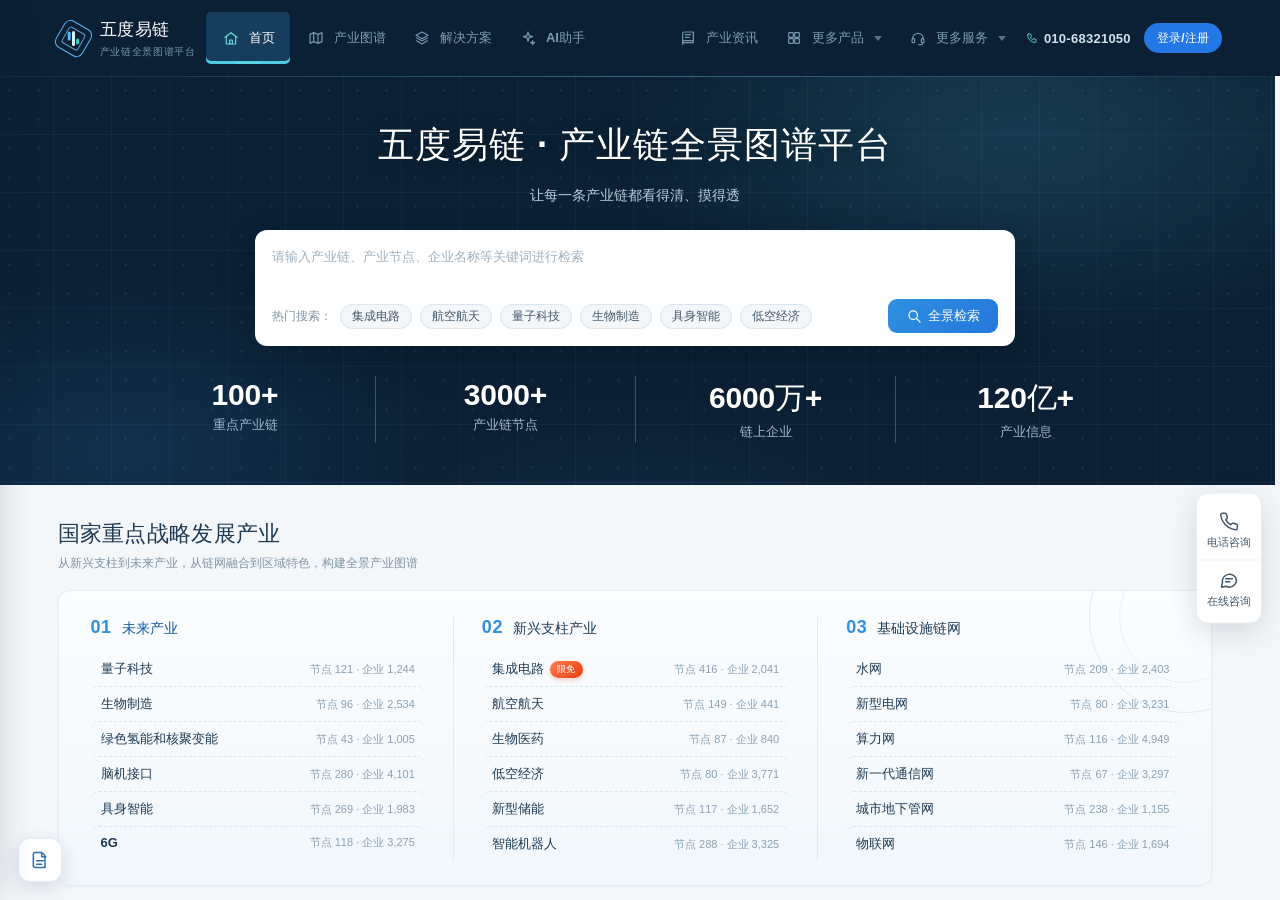
==== commit 847eb337: "完善个人中心、服务开通与协议展示" ====
--- a/admin.html
+++ b/admin.html
@@ -5,7 +5,7 @@
   <meta name="viewport" content="width=device-width, initial-scale=1.0" />
   <meta name="robots" content="noindex, nofollow, noarchive, nosnippet" />
   <title>五度易链 · 运营管理后台</title>
-  <link rel="stylesheet" href="admin.css?v=202611181215" />
+  <link rel="stylesheet" href="admin.css?v=202611261145" />
 </head>
 <body>
   <header class="admin-topbar">
@@ -14,11 +14,14 @@
       <strong class="admin-brand-name">五度易链</strong>
       <span class="admin-breadcrumb" id="adminBreadcrumb"><em>运营管理后台</em><i>/</i><b>图谱管理</b></span>
     </div>
-    <div class="admin-topbar-user">
-      <span class="admin-topbar-avatar" id="adminAvatar">管</span>
-      <strong id="adminAccount">—</strong>
-      <span class="admin-topbar-role">管理员</span>
-      <button type="button" class="admin-logout" id="adminLogout">退出登录</button>
+    <div class="admin-topbar-account" id="adminUserMenu">
+      <button type="button" class="admin-topbar-user" id="adminUserMenuBtn" aria-haspopup="true" aria-expanded="false" aria-controls="adminUserPopover">
+        <span id="adminAccount">—</span>
+        <svg class="admin-topbar-caret" viewBox="0 0 16 16" aria-hidden="true"><path d="m4 6 4 4 4-4"/></svg>
+      </button>
+      <div class="admin-user-popover" id="adminUserPopover" hidden>
+        <button type="button" class="admin-popover-item is-danger" id="adminLogout">退出登录</button>
+      </div>
     </div>
   </header>
 
@@ -34,7 +37,14 @@
         </div>
         <button type="button" class="admin-nav-item" data-admin-view="home"><svg viewBox="0 0 24 24"><path d="m3 11 9-7 9 7"/><path d="M5 9.5V21h14V9.5"/><path d="M10 21v-6h4v6"/></svg><span>首页管理</span></button>
         <button type="button" class="admin-nav-item" data-admin-view="users"><svg viewBox="0 0 24 24"><circle cx="9" cy="8" r="3.5"/><path d="M3 20a6 6 0 0 1 12 0"/><path d="M16 4.5a3.5 3.5 0 0 1 0 7M21 20a6 6 0 0 0-4-5.6"/></svg><span>用户管理</span></button>
-        <button type="button" class="admin-nav-item" data-admin-view="perms"><svg viewBox="0 0 24 24"><rect x="4" y="10.5" width="16" height="10" rx="2"/><path d="M8 10.5V7a4 4 0 0 1 8 0v3.5M12 14.5v2.5"/></svg><span>权限管理</span></button>
+        <button type="button" class="admin-nav-item" data-admin-view="orders"><svg viewBox="0 0 24 24"><path d="M5 4h14v16l-3-2-4 2-4-2-3 2V4Z"/><path d="M9 8h6M9 12h6"/></svg><span>订单管理</span></button>
+        <div class="admin-nav-group">
+          <button type="button" class="admin-nav-item admin-nav-parent" data-nav-group="perms" aria-expanded="false" aria-controls="permsSubNav"><svg viewBox="0 0 24 24"><rect x="4" y="10.5" width="16" height="10" rx="2"/><path d="M8 10.5V7a4 4 0 0 1 8 0v3.5M12 14.5v2.5"/></svg><span>权限管理</span><svg class="admin-nav-caret" viewBox="0 0 16 16" aria-hidden="true"><path d="m4 6 4 4 4-4" /></svg></button>
+          <div class="admin-nav-sub" id="permsSubNav" hidden>
+            <button type="button" class="admin-nav-subitem" data-admin-view="account-manage" title="管理员账号"><i class="admin-nav-dot" aria-hidden="true"></i><span>管理员账号</span></button>
+            <button type="button" class="admin-nav-subitem" data-admin-view="role-manage" title="角色管理"><i class="admin-nav-dot" aria-hidden="true"></i><span>角色管理</span></button>
+          </div>
+        </div>
       </nav>
       <div class="admin-sidebar-footer">
         <a class="admin-back-link" href="index.html"><svg viewBox="0 0 24 24"><path d="M20 12H5M10 6l-6 6 6 6"/></svg><span>返回前台</span></a>
@@ -44,9 +54,7 @@
     <main class="admin-main">
       <div class="admin-page-head">
         <h1 id="adminPageTitle">图谱管理</h1>
-        <div class="admin-page-actions" id="adminPageActions">
-          <button type="button" class="admin-btn" id="graphReset">恢复默认</button>
-        </div>
+        <div class="admin-page-actions" id="adminPageActions"></div>
       </div>
 
       <div class="admin-content">
@@ -72,10 +80,9 @@
 
         <!-- 图谱管理 · 产业链价格 -->
         <section class="admin-view" data-admin-panel="graph-price">
-          <p class="admin-toolbar-tip">按图谱列表顺序维护各产业链的年度定价，价格调整后即时生效于开通服务与前台展示。</p>
           <div class="admin-block">
             <div class="admin-table-wrap"><table class="admin-table admin-price-table">
-              <thead><tr><th class="th-order">序号</th><th class="th-name">产业链名称</th><th class="th-category">所属分类</th><th class="th-price">价格（元/年）</th><th class="th-time">更新时间</th><th class="th-count">开通用户数</th><th class="th-op">操作</th></tr></thead>
+              <thead><tr><th class="th-order">序号</th><th class="th-name">产业链名称</th><th class="th-category">所属分类</th><th class="th-price">开通方式 / 价格</th><th class="th-time" aria-sort="none"><button type="button" class="admin-time-sort is-default" data-table-sort="price-updated">更新时间<svg viewBox="0 0 16 16" aria-hidden="true"><path d="M8 3v10m-4-4 4 4 4-4" /></svg></button></th><th class="th-count">开通用户数</th><th class="th-op">操作</th></tr></thead>
               <tbody id="priceTableBody"></tbody>
             </table></div>
             <p class="admin-empty" id="priceEmpty" hidden>暂无产业链</p>
@@ -99,7 +106,6 @@
 
         <!-- 用户管理 -->
         <section class="admin-view" data-admin-panel="users">
-          <p class="admin-toolbar-tip">查看注册用户基本信息与已开通服务，支持密码重置、账号停用启用及开通服务管理。</p>
           <div class="admin-block">
             <div class="admin-table-tools">
               <input type="text" id="userSearchInput" placeholder="请输入手机号 / 用户名关键词" />
@@ -107,9 +113,22 @@
               <input type="date" id="userRegStart" class="admin-date-input" />
               <i class="admin-tool-sep">-</i>
               <input type="date" id="userRegEnd" class="admin-date-input" />
+              <span class="admin-tool-label">已开通服务</span>
+              <div class="admin-category-picker" id="userServicePicker">
+                <button type="button" class="admin-category-trigger" id="userServiceTrigger" aria-haspopup="listbox" aria-expanded="false">全部服务<svg viewBox="0 0 16 16" aria-hidden="true"><path d="m4 6 4 4 4-4" /></svg></button>
+                <div class="admin-category-menu" hidden>
+                  <div class="admin-category-level1" role="listbox" aria-label="服务分类"></div>
+                  <div class="admin-category-level2" role="listbox" aria-label="具体服务"></div>
+                </div>
+              </div>
+              <span class="admin-role-batch" id="userBatchBar">
+                <button type="button" class="admin-btn" id="userBatchEnable" disabled>启用</button>
+                <button type="button" class="admin-btn" id="userBatchDisable" disabled>停用</button>
+                <button type="button" class="admin-btn" id="userBatchDelete" disabled>删除</button>
+              </span>
             </div>
             <div class="admin-table-wrap"><table class="admin-table" id="userTable">
-              <thead><tr><th class="th-order th-uid">用户ID</th><th>手机号</th><th>用户名</th><th>账号类型</th><th>已开通服务</th><th>注册时间</th><th>状态</th><th class="th-op">操作</th></tr></thead>
+              <thead><tr><th class="th-check"><input type="checkbox" class="admin-check" id="userCheckAll" aria-label="全选用户" /></th><th class="th-order th-uid">用户ID</th><th>手机号</th><th>用户名</th><th>账号类型</th><th>已开通服务</th><th aria-sort="none"><button type="button" class="admin-time-sort is-default" data-table-sort="user-reg">注册时间<svg viewBox="0 0 16 16" aria-hidden="true"><path d="M8 3v10m-4-4 4 4 4-4" /></svg></button></th><th>状态</th><th class="th-op">操作</th></tr></thead>
               <tbody id="userTableBody"></tbody>
             </table></div>
             <p class="admin-empty" id="userEmpty" hidden>暂无符合条件的用户</p>
@@ -120,22 +139,84 @@
           </div>
         </section>
 
-        <!-- 权限管理 -->
-        <section class="admin-view" data-admin-panel="perms">
-          <p class="admin-toolbar-tip">平台管理人员账号及其角色维护，按角色配置平台内可用功能模块。</p>
+        <!-- 订单管理 -->
+        <section class="admin-view" data-admin-panel="orders">
           <div class="admin-block">
-            <div class="admin-block-head"><h2>账号管理</h2></div>
-            <div class="admin-table-wrap"><table class="admin-table">
-              <thead><tr><th>姓名</th><th>登录账号</th><th>角色</th><th>状态</th><th>最近登录</th><th class="th-op">操作</th></tr></thead>
+            <div class="admin-table-tools">
+              <input type="text" id="orderSearchInput" class="admin-order-search" placeholder="订单编号 / 经办人 / 用户ID / 手机号" />
+              <select id="orderPayFilter" class="admin-role-status-select"><option value="">支付方式</option><option value="wechat">微信支付</option><option value="offline">线下支付</option></select>
+              <select id="orderStatusFilter" class="admin-role-status-select"><option value="">支付状态</option><option value="paid">已支付</option><option value="pending">待支付</option><option value="closed">已关闭</option><option value="refunded">已退款</option></select>
+              <select id="orderInvoiceFilter" class="admin-role-status-select"><option value="">发票状态</option><option value="none">未申请</option><option value="pending">申请中</option><option value="done">已开票</option></select>
+              <span class="admin-tool-label">下单时间</span>
+              <input type="date" id="orderStart" class="admin-date-input" />
+              <i class="admin-tool-sep">-</i>
+              <input type="date" id="orderEnd" class="admin-date-input" />
+              <button type="button" class="admin-btn" id="orderExport">导出</button>
+            </div>
+            <div class="admin-order-summary" id="orderSummary"></div>
+            <div class="admin-table-wrap"><table class="admin-table admin-order-table" id="orderTable">
+              <thead><tr>
+                <th>订单编号</th><th>用户ID</th><th>账号/手机号</th><th class="th-order-money">订单金额(元)</th><th class="th-order-money">实付金额(元)</th><th aria-sort="none"><button type="button" class="admin-time-sort is-default" data-table-sort="order-time">订单时间<svg viewBox="0 0 16 16" aria-hidden="true"><path d="M8 3v10m-4-4 4 4 4-4" /></svg></button></th><th>支付方式</th><th>经办人</th><th>支付状态</th><th class="th-invoice">发票状态</th><th class="th-op">操作</th>
+              </tr></thead>
+              <tbody id="orderTableBody"></tbody>
+            </table></div>
+            <p class="admin-empty" id="orderEmpty" hidden>暂无符合条件的订单</p>
+            <div class="admin-pager" id="orderPager" hidden>
+              <span class="admin-pager-total" id="orderPagerTotal"></span>
+              <div class="admin-pager-btns" id="orderPagerBtns"></div>
+            </div>
+          </div>
+        </section>
+
+        <!-- 权限管理 · 管理员账号 -->
+        <section class="admin-view" data-admin-panel="account-manage">
+          <div class="admin-block">
+            <div class="admin-table-tools">
+              <input type="text" id="accountSearchInput" placeholder="搜索姓名 / 手机号 / 账号" />
+              <select id="accountRoleFilter" class="admin-role-status-select"><option value="">全部角色</option></select>
+              <select id="accountStatusFilter" class="admin-role-status-select"><option value="">全部状态</option><option value="启用">启用</option><option value="停用">停用</option></select>
+              <span class="admin-tool-label">最近登录</span>
+              <input type="date" id="accountLoginStart" class="admin-date-input" />
+              <i class="admin-tool-sep">-</i>
+              <input type="date" id="accountLoginEnd" class="admin-date-input" />
+              <span class="admin-role-batch" id="accountBatchBar">
+                <button type="button" class="admin-btn" id="accountBatchEnable" disabled>启用</button>
+                <button type="button" class="admin-btn" id="accountBatchDisable" disabled>停用</button>
+                <button type="button" class="admin-btn" id="accountBatchDelete" disabled>删除</button>
+              </span>
+            </div>
+            <div class="admin-table-wrap"><table class="admin-table" id="accountTable">
+              <thead><tr><th class="th-check"><input type="checkbox" class="admin-check" id="accountCheckAll" aria-label="全选管理员账号" /></th><th>管理员姓名</th><th>绑定手机号</th><th>账号</th><th>角色名称</th><th>状态</th><th aria-sort="none"><button type="button" class="admin-time-sort is-default" data-table-sort="account-login">最近登录<svg viewBox="0 0 16 16" aria-hidden="true"><path d="M8 3v10m-4-4 4 4 4-4" /></svg></button></th><th class="th-op">操作</th></tr></thead>
               <tbody id="accountTableBody"></tbody>
             </table></div>
-          </div>
+            <p class="admin-empty" id="accountEmpty" hidden>暂无符合条件的账号</p>
+          </div>
+        </section>
+
+        <!-- 权限管理 · 角色管理 -->
+        <section class="admin-view" data-admin-panel="role-manage">
           <div class="admin-block">
-            <div class="admin-block-head"><h2>权限配置</h2><button type="button" class="admin-btn admin-btn-primary admin-btn-mini" id="permSave">保存权限配置</button></div>
-            <div class="admin-table-wrap"><table class="admin-table admin-perm-table" id="permTable">
-              <thead><tr><th>角色</th><th>产业图谱管理</th><th>首页管理</th><th>用户管理</th><th>权限管理</th></tr></thead>
-              <tbody id="permTableBody"></tbody>
+            <div class="admin-table-tools">
+              <input type="text" id="roleSearchInput" placeholder="输入角色名称" />
+              <select id="roleStatusSelect" class="admin-role-status-select"><option value="">全部</option><option value="正常">正常</option><option value="停用">停用</option></select>
+              <span class="admin-tool-label">创建时间</span>
+              <input type="date" id="roleStart" class="admin-date-input" />
+              <i class="admin-tool-sep">-</i>
+              <input type="date" id="roleEnd" class="admin-date-input" />
+              <span class="admin-role-batch">
+                <button type="button" class="admin-btn" id="roleBatchEnable" disabled>启用</button>
+                <button type="button" class="admin-btn" id="roleBatchDisable" disabled>停用</button>
+                <button type="button" class="admin-btn" id="roleBatchDelete" disabled>删除</button>
+              </span>
+            </div>
+            <div class="admin-table-wrap"><table class="admin-table" id="roleTable">
+              <thead><tr>
+                <th class="th-check"><input type="checkbox" class="admin-check" id="roleCheckAll" aria-label="全选角色" /></th>
+                <th>角色名称</th><th>状态</th><th aria-sort="none"><button type="button" class="admin-time-sort is-default" data-table-sort="role-created">创建时间<svg viewBox="0 0 16 16" aria-hidden="true"><path d="M8 3v10m-4-4 4 4 4-4" /></svg></button></th><th class="th-op">操作</th>
+              </tr></thead>
+              <tbody id="roleTableBody"></tbody>
             </table></div>
+            <p class="admin-empty" id="roleEmpty" hidden>暂无符合条件的角色</p>
           </div>
         </section>
       </div>
@@ -220,6 +301,7 @@
         <div class="admin-confirm-row"><span>价格（元/年）</span><b id="serviceOpenPrice">—</b></div>
         <div class="admin-confirm-row"><span>服务到期</span><b id="serviceOpenExpire">—</b></div>
       </div>
+      <p class="admin-dialog-warn" id="serviceOpenManualTip" hidden>该产业链未设置固定价格，仅支持后台人工开通，请设定本次开通金额。</p>
       <div class="admin-confirm-block">
         <p class="admin-confirm-label">开通年限<em>*</em></p>
         <div class="admin-term-picker" id="serviceOpenTermPicker" role="radiogroup" aria-label="开通年限"></div>
@@ -254,11 +336,11 @@
       <div class="admin-batch-term">
         <span>统一服务期</span>
         <div class="admin-term-picker" id="serviceBatchTermPicker" role="radiogroup" aria-label="统一服务期"></div>
-        <em>选择后统一应用到下方全部产业链</em>
+        <em>选择后统一应用到下方全部产业链；整体金额均分后还可逐条调整开通金额</em>
       </div>
       <div class="admin-batch-table-wrap">
         <table class="admin-table admin-batch-table">
-          <thead><tr><th>产业链名称</th><th class="th-price">价格（元/年）</th><th class="th-term-s">服务期</th><th class="th-subtotal">小计</th></tr></thead>
+          <thead><tr><th>产业链名称</th><th class="th-price">价格（元/年）</th><th class="th-term-s">服务期</th><th class="th-subtotal">开通金额（元）</th></tr></thead>
           <tbody id="serviceBatchList"></tbody>
         </table>
       </div>
@@ -301,9 +383,16 @@
       <div class="admin-dialog-head"><h3>价格调整</h3><button type="button" class="admin-dialog-close" id="priceDialogClose">×</button></div>
       <p class="admin-dialog-sub" id="priceDialogName">—</p>
       <div class="admin-confirm-list">
-        <div class="admin-confirm-row"><span>当前价格</span><b id="priceDialogCurrent">—</b></div>
+        <div class="admin-confirm-row"><span>当前方式</span><b id="priceDialogCurrent">—</b></div>
         <div class="admin-confirm-row is-input">
-          <span>调整后价格<em>*</em></span>
+          <span>开通方式<em>*</em></span>
+          <div class="admin-price-modes">
+            <label class="admin-price-mode"><input type="radio" name="priceDialogMode" id="priceDialogModeContact" checked /><span>仅联系客服</span></label>
+            <label class="admin-price-mode"><input type="radio" name="priceDialogMode" id="priceDialogModePrice" /><span>固定价格</span></label>
+          </div>
+        </div>
+        <div class="admin-confirm-row is-input" id="priceDialogPriceRow" hidden>
+          <span>开通价格<em>*</em></span>
           <label class="admin-price-input"><input type="number" id="priceDialogInput" min="1" step="100" /><i>元 / 年</i></label>
         </div>
       </div>
@@ -372,7 +461,40 @@
       <div class="admin-dialog-head"><h3>订单详情</h3><button type="button" class="admin-dialog-close" id="orderDetailClose">×</button></div>
       <p class="admin-dialog-sub" id="orderDetailSub">—</p>
       <div class="admin-order-detail-body" id="orderDetailBody"></div>
-      <div class="admin-dialog-foot"><button type="button" class="admin-btn admin-btn-primary" id="orderDetailOk">关闭</button></div>
+      <div class="admin-dialog-foot"><button type="button" class="admin-btn" id="orderDetailOk">关闭</button><button type="button" class="admin-btn admin-btn-primary" id="orderDetailUploadInvoice" hidden>上传发票</button></div>
+    </div>
+  </div>
+
+  <!-- 发票开具弹窗（申请中 → 上传附件完成开票） -->
+  <div class="admin-dialog-layer" id="invoiceIssueDialogLayer" aria-hidden="true">
+    <div class="admin-dialog admin-dialog-invoice" role="dialog" aria-modal="true">
+      <div class="admin-dialog-head"><h3>发票开具</h3><button type="button" class="admin-dialog-close" id="invoiceIssueClose">×</button></div>
+      <div class="admin-invoice-body" id="invoiceIssueBody"></div>
+      <div class="admin-dialog-foot"><button type="button" class="admin-btn" id="invoiceIssueCancel">取消</button><button type="button" class="admin-btn admin-btn-primary" id="invoiceIssueConfirm">确认开票</button></div>
+    </div>
+  </div>
+
+  <!-- 添加合并订单弹窗 -->
+  <div class="admin-dialog-layer" id="invoiceMergeDialogLayer" aria-hidden="true">
+    <div class="admin-dialog admin-dialog-invoice" role="dialog" aria-modal="true">
+      <div class="admin-dialog-head"><h3>添加合并订单</h3><button type="button" class="admin-dialog-close" id="invoiceMergeClose">×</button></div>
+      <div class="admin-invoice-body">
+        <p class="admin-invoice-tip">仅展示同一发票抬头、同一纳税人识别号且状态为「申请中」的订单，确认后将与当前订单合并开具一张发票。</p>
+        <div class="admin-invoice-table-wrap"><table class="admin-table admin-invoice-table">
+          <thead><tr><th class="th-check"></th><th>订单编号</th><th>账号/手机号</th><th>已开通服务</th><th>实付金额</th><th>订单时间</th></tr></thead>
+          <tbody id="invoiceMergeTableBody"></tbody>
+        </table></div>
+      </div>
+      <div class="admin-dialog-foot"><button type="button" class="admin-btn" id="invoiceMergeCancel">取消</button><button type="button" class="admin-btn admin-btn-primary" id="invoiceMergeConfirm">确认合并</button></div>
+    </div>
+  </div>
+
+  <!-- 查看发票弹窗（已开票） -->
+  <div class="admin-dialog-layer" id="invoiceViewDialogLayer" aria-hidden="true">
+    <div class="admin-dialog admin-dialog-invoice" role="dialog" aria-modal="true">
+      <div class="admin-dialog-head"><h3>查看发票</h3><button type="button" class="admin-dialog-close" id="invoiceViewClose">×</button></div>
+      <div class="admin-invoice-body" id="invoiceViewBody"></div>
+      <div class="admin-dialog-foot"><button type="button" class="admin-btn admin-btn-primary" id="invoiceViewOk">关闭</button></div>
     </div>
   </div>
 
@@ -409,21 +531,62 @@
       </div>
       <div class="admin-chain-checklist admin-chain-checklist-sm" id="userAddChainList"></div>
       <p class="admin-empty" id="userAddChainEmpty" hidden>没有符合条件的产业链</p>
+      <div class="admin-user-add-price" id="userAddPriceRow" hidden>
+        <span class="admin-user-add-price-label">开通总价<em>*</em></span>
+        <label class="admin-price-input"><input type="number" id="userAddTotalPrice" min="1" step="100" placeholder="请输入整体开通金额" /><i>元</i></label>
+        <small>勾选多条产业链时，总价将均分到各条产业链，可在开通服务管理中单独调整</small>
+      </div>
       <div class="admin-dialog-foot"><button type="button" class="admin-btn" id="userAddDialogCancel">取消</button><button type="button" class="admin-btn admin-btn-primary" id="userAddDialogSave">确认添加</button></div>
     </div>
   </div>
 
-  <!-- 新增管理员账号弹窗 -->
+  <!-- 新增/编辑管理员账号弹窗 -->
   <div class="admin-dialog-layer" id="accountDialogLayer" aria-hidden="true">
     <div class="admin-dialog" role="dialog" aria-modal="true">
-      <div class="admin-dialog-head"><h3>新增管理员账号</h3><button type="button" class="admin-dialog-close" id="accountDialogClose">×</button></div>
+      <div class="admin-dialog-head"><h3 id="accountDialogTitle">新增管理员账号</h3><button type="button" class="admin-dialog-close" id="accountDialogClose">×</button></div>
       <div class="admin-form">
-        <label>姓名<input type="text" id="accountNameInput" maxlength="12" placeholder="请输入姓名" /></label>
-        <label>登录账号<input type="text" id="accountLoginInput" maxlength="20" placeholder="手机号或字母账号" /></label>
-        <label>初始密码<input type="text" id="accountPwdInput" maxlength="18" placeholder="6-18位，字母、数字及特殊字符" /></label>
-        <label>角色<select id="accountRoleSelect"></select></label>
+        <label>管理员姓名<em>*</em><input type="text" id="accountNameInput" maxlength="12" placeholder="请输入姓名" /></label>
+        <label>绑定手机号<em>*</em><input type="text" id="accountPhoneInput" maxlength="11" autocomplete="off" placeholder="请输入手机号" /></label>
+        <label>账号<em>*</em><input type="text" id="accountLoginInput" maxlength="20" autocomplete="off" placeholder="请输入5~18位字母、数字或符号" /></label>
+        <label id="accountPwdField"><span id="accountPwdLabel">初始密码<em>*</em></span><input type="text" id="accountPwdInput" maxlength="18" placeholder="请输入6~18位字母、数字或符号" /></label>
+        <label id="accountRoleField">角色名称<em>*</em><select id="accountRoleSelect"><option value="">请选择角色</option></select></label>
+        <div class="admin-form-status" id="accountStatusField">状态<em>*</em><span>
+          <label><input type="radio" name="accountStatus" value="启用" checked />正常</label>
+          <label><input type="radio" name="accountStatus" value="停用" />停用</label>
+        </span></div>
       </div>
       <div class="admin-dialog-foot"><button type="button" class="admin-btn" id="accountDialogCancel">取消</button><button type="button" class="admin-btn admin-btn-primary" id="accountDialogSave">确认新增</button></div>
+    </div>
+  </div>
+
+  <!-- 修改管理员密码弹窗 -->
+  <div class="admin-dialog-layer" id="accountPwdDialogLayer" aria-hidden="true">
+    <div class="admin-dialog" role="dialog" aria-modal="true">
+      <div class="admin-dialog-head"><h3>修改密码</h3><button type="button" class="admin-dialog-close" id="accountPwdDialogClose">×</button></div>
+      <div class="admin-form">
+        <label>管理员姓名<input type="text" id="accountPwdName" disabled /></label>
+        <label>账号<input type="text" id="accountPwdAccount" disabled /></label>
+        <label>新密码<em>*</em><input type="text" id="accountNewPwdInput" maxlength="18" autocomplete="off" placeholder="请输入6~18位字母、数字或符号" /></label>
+        <label>确认新密码<em>*</em><input type="text" id="accountConfirmPwdInput" maxlength="18" autocomplete="off" placeholder="请再次输入新密码" /></label>
+      </div>
+      <div class="admin-dialog-foot"><button type="button" class="admin-btn" id="accountPwdDialogCancel">取消</button><button type="button" class="admin-btn admin-btn-primary" id="accountPwdDialogSave">确认修改</button></div>
+    </div>
+  </div>
+
+  <!-- 创建/编辑角色弹窗 -->
+  <div class="admin-dialog-layer" id="roleDialogLayer" aria-hidden="true">
+    <div class="admin-dialog admin-role-dialog" role="dialog" aria-modal="true">
+      <div class="admin-dialog-head"><h3 id="roleDialogTitle">创建角色</h3><button type="button" class="admin-dialog-close" id="roleDialogClose">×</button></div>
+      <div class="admin-form">
+        <label>角色名称<em>*</em><span class="admin-role-name-wrap"><input type="text" id="roleNameInput" maxlength="20" autocomplete="off" placeholder="请输入角色名称" /><i id="roleNameCount">0 / 20</i></span></label>
+        <div class="admin-role-perm-label">权限配置</div>
+        <div class="admin-role-perm-tree" id="rolePermTree"></div>
+        <div class="admin-form-status" id="roleStatusField">状态<em>*</em><span>
+          <label><input type="radio" name="roleStatus" value="正常" checked />正常</label>
+          <label><input type="radio" name="roleStatus" value="停用" />停用</label>
+        </span></div>
+      </div>
+      <div class="admin-dialog-foot"><button type="button" class="admin-btn" id="roleDialogCancel">取消</button><button type="button" class="admin-btn admin-btn-primary" id="roleDialogSave">保存</button></div>
     </div>
   </div>
 
@@ -431,6 +594,6 @@
 
   <script src="national-industry-data.js?v=202609111520"></script>
   <script src="industry-category-data.js?v=202609111520"></script>
-  <script src="admin.js?v=202611181200"></script>
+  <script src="admin.js?v=202611261200"></script>
 </body>
 </html>
--- a/admin.css
+++ b/admin.css
@@ -18,6 +18,9 @@
 
 /* ---------- 顶栏 ---------- */
 .admin-topbar {
+  position: sticky;
+  top: 0;
+  z-index: 100;
   display: flex;
   align-items: center;
   justify-content: space-between;
@@ -60,55 +63,70 @@
 .admin-breadcrumb i { font-style: normal; color: #c9cdd4; }
 .admin-breadcrumb b { font-weight: 500; color: #1f2329; }
 
-.admin-topbar-user { display: flex; align-items: center; gap: 10px; }
-
-.admin-topbar-avatar {
-  width: 30px;
-  height: 30px;
-  display: grid;
-  place-items: center;
-  border-radius: 50%;
-  background: #e8f3ff;
-  color: #1677ff;
-  font-size: 13px;
-  font-weight: 700;
-}
-
-.admin-topbar-user strong { font-size: 13px; color: #1f2329; }
-
-.admin-topbar-role {
-  padding: 2px 8px;
+.admin-topbar-account { position: relative; }
+
+.admin-topbar-user {
+  display: flex;
+  align-items: center;
+  gap: 6px;
+  padding: 6px 8px;
+  border: 0;
   border-radius: 4px;
-  background: #f2f3f5;
-  color: #86909c;
-  font-size: 11.5px;
-}
-
-.admin-logout {
-  padding: 5px 12px;
+  background: transparent;
+  color: #1f2329;
+}
+.admin-topbar-user:hover { background: #f7f8fa; }
+.admin-topbar-user span { font-size: 13px; }
+.admin-topbar-caret { width: 14px; height: 14px; fill: none; stroke: #86909c; stroke-width: 1.6; transition: transform .15s ease; }
+.admin-topbar-user[aria-expanded="true"] .admin-topbar-caret { transform: rotate(180deg); }
+
+.admin-user-popover {
+  position: absolute;
+  right: 0;
+  top: 38px;
+  z-index: 1000;
+  min-width: 112px;
+  padding: 4px;
   border: 1px solid #e5e6eb;
   border-radius: 4px;
   background: #fff;
-  color: #4e5969;
+  box-shadow: 0 6px 16px rgba(0, 0, 0, .08);
+}
+.admin-user-popover[hidden] { display: none; }
+.admin-popover-item {
+  display: block;
+  width: 100%;
+  padding: 7px 12px;
+  border: 0;
+  border-radius: 3px;
+  background: transparent;
+  color: #1f2329;
   font-size: 12.5px;
-  transition: color .15s ease, border-color .15s ease;
-}
-
-.admin-logout:hover { border-color: #1677ff; color: #1677ff; }
+  text-align: left;
+}
+.admin-popover-item:hover { background: #f7f8fa; color: #1677ff; }
+.admin-popover-item.is-danger:hover { background: #fff1f0; color: #f53f3f; }
 
 /* ---------- 布局 ---------- */
-.admin-shell { display: flex; align-items: stretch; min-height: calc(100vh - 52px); }
-
-/* 侧边栏（白色） */
+.admin-shell { display: flex; align-items: flex-start; min-height: calc(100vh - 52px); }
+
+/* 侧边栏（白色）
+ * 粘性整列：内容区再长，导航与底部「返回前台」也始终停在视口内，
+ * 不会像之前那样被主内容撑高、把页脚顶到页面最底部（需滚到底才能看到）。
+ */
 .admin-sidebar {
   flex: 0 0 200px;
+  position: sticky;
+  top: 52px;
+  height: calc(100vh - 52px);
   display: flex;
   flex-direction: column;
   background: #fff;
   border-right: 1px solid #f0f0f0;
 }
 
-.admin-nav { flex: 1 1 auto; padding: 12px 8px; display: grid; gap: 2px; align-content: start; }
+/* 导航项超出视口高度时在侧栏内部滚动，保证页脚常驻可见 */
+.admin-nav { flex: 1 1 auto; min-height: 0; overflow-y: auto; padding: 12px 8px; display: grid; gap: 2px; align-content: start; }
 
 .admin-nav-item {
   width: 100%;
@@ -164,7 +182,7 @@
 .admin-nav-subitem:hover .admin-nav-dot { background: #86909c; }
 .admin-nav-subitem.is-active .admin-nav-dot { background: #1677ff; }
 
-.admin-sidebar-footer { padding: 10px 8px 14px; border-top: 1px solid #f0f0f0; }
+.admin-sidebar-footer { flex: 0 0 auto; padding: 10px 8px 14px; border-top: 1px solid #f0f0f0; }
 
 .admin-back-link {
   display: flex;
@@ -201,8 +219,6 @@
 
 .admin-view { display: none; }
 .admin-view.is-active { display: block; }
-
-.admin-toolbar-tip { margin: 0 0 14px; color: #86909c; font-size: 12.5px; line-height: 1.7; }
 
 /* ---------- 产业链价格 ---------- */
 .admin-price-table { table-layout: fixed; width: 100%; }
@@ -217,11 +233,18 @@
 /* 所属分类：与图谱列表的分类名保持一致，单行展示避免高度抖动 */
 .admin-price-table .admin-price-category { white-space: nowrap; }
 .admin-price-value { color: #1f2329; font-weight: 500; }
+.admin-price-value small { color: #86909c; font-size: 11px; font-weight: 400; }
+/* 默认开通方式：弱化的灰蓝标签，不与固定价格争夺视觉重点 */
+.admin-price-contact { display: inline-block; padding: 1px 6px; border: 1px solid #e5e6eb; border-radius: 3px; background: #f7f8fa; color: #6b7785; font-size: 11.5px; font-weight: 400; }
 .admin-price-none { color: #c9cdd4; }
 .admin-price-foot { padding: 12px 16px 4px; color: #86909c; font-size: 12px; }
 .admin-dialog-price { width: min(500px, calc(100vw - 32px)); }
 .admin-confirm-row.is-input { align-items: center; }
 .admin-confirm-row.is-input em { color: #f53f3f; font-style: normal; margin-left: 2px; }
+.admin-confirm-row[hidden] { display: none !important; }
+.admin-price-modes { display: flex; align-items: center; gap: 18px; }
+.admin-price-mode { display: inline-flex; align-items: center; gap: 6px; color: #4e5969; font-size: 13px; cursor: pointer; }
+.admin-price-mode input { width: 14px; height: 14px; margin: 0; accent-color: #1677ff; cursor: pointer; }
 .admin-price-input { display: flex; align-items: center; gap: 8px; }
 .admin-price-input input {
   width: 148px; height: 32px; padding: 0 10px; border: 1px solid #e5e6eb; border-radius: 4px;
@@ -239,7 +262,7 @@
   margin: 8px 0 0; padding: 0 2px; color: #86909c; font-size: 12px; line-height: 1.6;
 }
 .admin-price-note b { color: #4e5969; font-weight: 500; }
-/* 已开通服务的成交价：与当前标价不同时，主价加粗、现价同行小字灰显，避免撑高行高 */
+/* 已开通服务的成交价：与标价不同时，主价加粗（成交价）、原价同行小字灰显，避免撑高行高 */
 .admin-deal-price { color: #1f2329; font-weight: 500; white-space: nowrap; }
 .admin-deal-now { margin-left: 5px; color: #a9aeb8; font-size: 11px; font-style: normal; white-space: nowrap; }
 /* 服务状态：圆点 + 文字（绿=生效中、红=已到期），开通服务管理与用户详情共用 */
@@ -364,9 +387,9 @@
 
 .admin-row-btn svg { width: 15px; height: 15px; fill: none; stroke: currentColor; stroke-width: 1.8; stroke-linecap: round; stroke-linejoin: round; }
 
-.admin-row-btn:hover { border-color: #1677ff; background: #f2f8ff; color: #1677ff; }
-
-.admin-row-btn.is-danger:hover { border-color: #ff4d4f; background: #fff2f0; color: #ff4d4f; }
+.admin-row-btn:not(:disabled):hover { border-color: #1677ff; background: #f2f8ff; color: #1677ff; }
+
+.admin-row-btn.is-danger:not(:disabled):hover { border-color: #ff4d4f; background: #fff2f0; color: #ff4d4f; }
 
 .admin-row-btn:disabled { opacity: .45; cursor: not-allowed; border-color: #e5e6eb; background: #fff; color: #c9cdd4; }
 
@@ -390,6 +413,40 @@
 .admin-table-tools input { width: 260px; min-height: 32px; padding: 0 12px; border: 1px solid #e5e6eb; border-radius: 4px; font: inherit; font-size: 13px; outline: none; transition: border-color .15s ease; }
 
 .admin-table-tools input:focus { border-color: #1677ff; }
+
+#userServicePicker { flex: 0 0 180px; width: 180px; }
+/* 角色管理筛选与批量操作 */
+.admin-role-status-select { width: 110px; min-height: 32px; padding: 0 10px; border: 1px solid #e5e6eb; border-radius: 4px; background: #fff; font: inherit; font-size: 13px; color: #1f2329; outline: none; cursor: pointer; }
+.admin-role-status-select:focus { border-color: #1677ff; }
+.admin-role-batch { display: inline-flex; gap: 6px; margin-left: auto; }
+.admin-role-batch .admin-btn { min-height: 30px; padding: 0 12px; }
+/* 角色表格：角色名称贴近勾选框 */
+#roleTable th:first-child, #roleTable td:first-child { width: 36px; padding-right: 6px; }
+#roleTable th:nth-child(2), #roleTable td:nth-child(2) { padding-left: 4px; }
+/* 用户 / 管理员账号表格：勾选列 */
+#userTable th:first-child, #userTable td:first-child,
+#accountTable th:first-child, #accountTable td:first-child { width: 36px; padding-right: 6px; text-align: center; }
+
+.admin-role-name-wrap { position: relative; display: block; }
+.admin-role-name-wrap input { width: 100%; padding-right: 58px !important; }
+.admin-role-name-wrap i { position: absolute; right: 12px; top: 50%; transform: translateY(-50%); color: #a9aeb8; font-size: 12px; font-style: normal; pointer-events: none; }
+.admin-role-perm-label { margin-bottom: -6px; font-size: 12.5px; color: #4e5969; }
+.admin-role-perm-tree { max-height: 46vh; overflow-y: auto; padding: 10px 12px; border: 1px solid #e5e6eb; border-radius: 4px; }
+.admin-role-tree-group + .admin-role-tree-group { margin-top: 6px; }
+.admin-role-tree-row { display: flex; align-items: center; gap: 7px; min-height: 28px; font-size: 12.5px; color: #1f2329; }
+.admin-role-tree-row.is-module { font-weight: 600; color: #4e5969; }
+.admin-role-tree-name { display: inline-flex; flex-direction: column; gap: 2px; line-height: 1.35; }
+.admin-role-tree-name i { font-style: normal; font-size: 11.5px; color: #6b7280; font-weight: 400; }
+.admin-role-tree-children { margin-left: 20px; padding-left: 10px; border-left: 1px dashed #e5e6eb; }
+.admin-role-tree-row input[type="checkbox"] { width: 14px; height: 14px; margin: 0; accent-color: #1677ff; cursor: pointer; }
+.admin-role-tree-caret { width: 14px; height: 14px; fill: none; stroke: #86909c; stroke-width: 1.6; transition: transform .15s ease; cursor: pointer; }
+.admin-role-tree-caret.is-collapsed { transform: rotate(-90deg); }
+.admin-role-tree-children[hidden] { display: none; }
+.admin-text-op { padding: 0 6px; border: 0; background: transparent; color: #1677ff; font: inherit; font-size: 12.5px; cursor: pointer; }
+.admin-text-op + .admin-text-op { border-left: 1px solid #e5e6eb; }
+.admin-text-op:hover { text-decoration: underline; }
+.admin-text-op.is-danger { color: #ff4d4f; }
+.admin-text-op:disabled { color: #c9cdd4; cursor: not-allowed; text-decoration: none; }
 
 .admin-table-wrap { overflow-x: auto; }
 
@@ -621,6 +678,28 @@
 }
 
 .admin-form input:focus, .admin-form select:focus { border-color: #1677ff; }
+.admin-form input:disabled { background: #f7f8fa; color: #86909c; cursor: not-allowed; }
+.admin-form-hint { margin-left: 6px; color: #a9aeb8; font-size: 11px; font-style: normal; font-weight: 400; }
+.admin-form-status { display: flex; align-items: center; gap: 8px; font-size: 12.5px; color: #4e5969; }
+.admin-form-status > em { color: #f53f3f; font-style: normal; }
+.admin-form-status > span { display: inline-flex; align-items: center; gap: 20px; }
+.admin-form-status label { display: inline-flex; align-items: center; gap: 6px; cursor: pointer; }
+.admin-form-status input[type="radio"] { width: 14px; min-height: 0; padding: 0; margin: 0; accent-color: #1677ff; }
+/* 管理员账号弹窗：标签文字与必填星号同行，输入框另起一行 */
+#accountDialogLayer .admin-form > label,
+#accountPwdDialogLayer .admin-form > label,
+#roleDialogLayer .admin-form > label { display: block; }
+#accountDialogLayer .admin-form > label input,
+#accountDialogLayer .admin-form > label select,
+#accountPwdDialogLayer .admin-form > label input,
+#roleDialogLayer .admin-form > label input { display: block; width: 100%; margin-top: 6px; }
+/* 编辑默认超管账号时隐藏角色名称与状态字段，需覆盖上面的 display:block */
+#accountDialogLayer .admin-form > label[hidden],
+#accountDialogLayer .admin-form-status[hidden],
+#roleDialogLayer .admin-form-status[hidden] { display: none; }
+/* 超级管理员权限勾选：与普通角色完全一致的原生小勾选框，仅禁用交互表示锁定不可取消 */
+.admin-role-perm-tree .admin-check[data-locked] { pointer-events: none; opacity: .85; }
+#roleDialogLayer .admin-dialog { width: min(620px, 100%); }
 
 /* ---------- Toast ---------- */
 .admin-toast {
@@ -730,7 +809,7 @@
 .admin-dialog-table .admin-select { max-width: 150px; }
 
 /* ===== 用户管理：搜索栏 / 数量链接 / 分页 / 详情弹窗 ===== */
-.admin-tool-label { color: #4e5969; font-size: 13px; }
+.admin-tool-label { color: #4e5969; font-size: 13px; white-space: nowrap; }
 .admin-tool-sep { color: #c9cdd4; font-style: normal; }
 .admin-date-input {
   height: 32px; padding: 0 8px; border: 1px solid #e5e6eb; border-radius: 4px;
@@ -874,6 +953,21 @@
 .admin-order-paid { white-space: nowrap; color: #1f2329; font-weight: 500; }
 .admin-order-link { padding: 0; border: 0; background: transparent; color: #1677ff; font-size: 12.5px; cursor: pointer; white-space: nowrap; }
 .admin-order-link:hover { text-decoration: underline; }
+/* 订单管理页：搜索框、汇总条、单元格副信息 */
+.admin-order-search { width: 250px; min-height: 32px; padding: 0 10px; border: 1px solid #e5e6eb; border-radius: 4px; background: #fff; font: inherit; font-size: 13px; color: #1f2329; outline: none; }
+.admin-order-search:focus { border-color: #1677ff; }
+.admin-order-summary { display: flex; flex-wrap: wrap; gap: 12px; padding: 0 16px; margin-bottom: 12px; }
+.admin-order-stat { flex: 0 1 240px; display: flex; align-items: baseline; justify-content: space-between; gap: 12px; min-width: 200px; padding: 12px 16px; border: 1px solid #f0f1f3; border-radius: 6px; background: #fff; }
+.admin-order-stat > span { color: #86909c; font-size: 12.5px; }
+.admin-order-stat > b { color: #1f2329; font-size: 19px; font-weight: 600; }
+.admin-order-stat > b em { margin-left: 4px; color: #86909c; font-size: 12px; font-style: normal; font-weight: 400; }
+.admin-order-stat.is-paid { border-color: #ffccc7; background: #fff8f7; }
+.admin-order-stat.is-paid > b { color: #f53f3f; }
+.admin-order-stat.is-paid > b em { color: #ff9a2e; }
+.admin-cell-sub { display: block; margin-top: 2px; color: #86909c; font-size: 11px; }
+#orderTable .th-order-money { width: 120px; }
+/* 订单表首列文字与上方搜索框/统计卡左边缘对齐（241px） */
+#orderTable th:first-child, #orderTable td:first-child { padding-left: 16px; }
 .admin-svc-tags { display: flex; flex-wrap: wrap; align-items: center; gap: 4px; }
 .admin-svc-tag {
   display: inline-block; flex: 0 0 auto; max-width: 100%; padding: 1px 6px;
@@ -912,6 +1006,93 @@
 .admin-od-total span { color: #86909c; }
 .admin-od-total b { color: #1f2329; font-size: 16px; font-weight: 600; }
 .admin-od-total del { color: #a9aeb8; font-size: 12.5px; }
+
+/* ===== 发票：列表状态 / 开具 / 合并 / 查看 ===== */
+#orderTable .th-invoice { width: 128px; }
+.admin-invoice-cell { display: inline-flex; align-items: center; gap: 6px; white-space: nowrap; }
+.admin-invoice-icon {
+  width: 22px; height: 22px; display: inline-grid; place-items: center; padding: 0;
+  border: 0; border-radius: 4px; background: transparent; color: #1677ff; cursor: pointer;
+}
+.admin-invoice-icon:hover { background: #f2f8ff; }
+.admin-invoice-icon svg { width: 15px; height: 15px; fill: none; stroke: currentColor; stroke-width: 1.8; stroke-linecap: round; stroke-linejoin: round; }
+
+.admin-dialog-invoice {
+  width: min(720px, calc(100vw - 32px));
+  max-height: min(90vh, 820px);
+  display: flex;
+  flex-direction: column;
+  overflow: hidden;
+}
+.admin-dialog-invoice > .admin-dialog-head,
+.admin-dialog-invoice > .admin-dialog-foot { flex: 0 0 auto; }
+.admin-dialog-invoice > .admin-invoice-body { flex: 1 1 auto; min-height: 0; }
+.admin-invoice-body { overflow-y: auto; padding: 2px; }
+.admin-invoice-layout { display: grid; gap: 14px; }
+.admin-invoice-issued-time { color: #86909c; font-size: 12.5px; }
+.admin-invoice-panel { display: grid; gap: 8px; }
+.admin-invoice-section-title { margin: 0; color: #1f2329; font-size: 14px; font-weight: 600; }
+.admin-invoice-info-grid { display: grid; gap: 6px; }
+.admin-invoice-info-row { display: flex; align-items: baseline; gap: 10px; font-size: 13px; line-height: 1.5; }
+.admin-invoice-info-row > span { flex: 0 0 106px; color: #86909c; white-space: nowrap; }
+.admin-invoice-info-row > b { min-width: 0; color: #1f2329; font-weight: 500; overflow-wrap: anywhere; }
+.admin-invoice-extra summary { display: inline-flex; align-items: center; gap: 8px; min-height: 26px; color: #86909c; font-size: 12.5px; cursor: pointer; list-style: none; user-select: none; }
+.admin-invoice-extra summary::-webkit-details-marker { display: none; }
+.admin-invoice-extra summary > span { color: #4e5969; font-weight: 500; }
+.admin-invoice-extra summary > em { color: #a9aeb8; font-style: normal; }
+.admin-invoice-extra summary > i { display: inline-flex; width: 14px; height: 14px; color: #a9aeb8; }
+.admin-invoice-extra summary > i svg { width: 14px; height: 14px; fill: none; stroke: currentColor; stroke-width: 1.8; stroke-linecap: round; stroke-linejoin: round; }
+.admin-invoice-extra[open] summary > i { transform: rotate(180deg); }
+.admin-invoice-extra-grid { display: grid; gap: 8px; margin-top: 8px; }
+.admin-invoice-amount-row { display: flex; align-items: baseline; gap: 10px; margin-top: 2px; }
+.admin-invoice-amount-row > span { flex: 0 0 106px; color: #1f2329; font-size: 13px; }
+.admin-invoice-amount-row > b { color: #f53f3f; font-size: 24px; font-weight: 700; line-height: 1; }
+.admin-invoice-amount-row > em { color: #86909c; font-size: 12px; font-style: normal; }
+.admin-invoice-order-head { display: flex; align-items: center; justify-content: space-between; gap: 12px; }
+.admin-invoice-merge-btn { padding: 0; border: 0; background: transparent; color: #1677ff; font-size: 12.5px; cursor: pointer; white-space: nowrap; }
+.admin-invoice-merge-btn:hover { text-decoration: underline; }
+.admin-invoice-merge-btn span { margin-left: 4px; color: #a9aeb8; font-size: 11.5px; }
+.admin-invoice-table-wrap { overflow-x: auto; }
+.admin-invoice-order-table, .admin-invoice-table { border: 1px solid #f0f1f3; border-radius: 6px; overflow: hidden; }
+.admin-invoice-order-table th, .admin-invoice-order-table td,
+.admin-invoice-table th, .admin-invoice-table td { padding: 9px 12px; }
+.admin-invoice-order-table th, .admin-invoice-table th { background: #f7f8fa; color: #86909c; font-size: 12px; font-weight: 400; }
+.admin-invoice-order-table td, .admin-invoice-table td { font-size: 12.5px; }
+.admin-invoice-order-table .is-mono, .admin-invoice-table .is-mono { font-family: ui-monospace, SFMono-Regular, Menlo, Consolas, monospace; font-size: 11.5px; }
+.admin-invoice-order-table .is-amount, .admin-invoice-table .is-amount { color: #f53f3f; white-space: nowrap; }
+.admin-invoice-order-table tr.is-total td { background: #f7f8fa; font-weight: 600; }
+.admin-invoice-order-table tr.is-total td:first-child { text-align: right; }
+.admin-invoice-requirement { margin: 0; color: #a9aeb8; font-size: 12.5px; }
+.admin-invoice-upload-head { display: flex; align-items: center; justify-content: space-between; gap: 12px; }
+.admin-invoice-upload-box {
+  display: flex; align-items: center; justify-content: center; gap: 12px; min-height: 96px;
+  padding: 16px 20px; border: 1px dashed #c9cdd4; border-radius: 6px; background: #f7f8fa;
+  cursor: pointer; color: #86909c; text-align: left;
+}
+.admin-invoice-upload-box:hover, .admin-invoice-upload-box.is-dragover { border-color: #1677ff; background: #f2f8ff; }
+.admin-invoice-upload-box[hidden] { display: none; }
+.admin-invoice-upload-plus { display: inline-grid; place-items: center; width: 34px; height: 34px; flex: 0 0 auto; border-radius: 6px; background: #1f2329; color: #fff; }
+.admin-invoice-upload-plus svg { width: 20px; height: 20px; fill: none; stroke: currentColor; stroke-width: 2; stroke-linecap: round; }
+.admin-invoice-upload-text { color: #4e5969; font-size: 13px; }
+.admin-invoice-upload-box em { color: #a9aeb8; font-size: 11.5px; font-style: normal; }
+.admin-invoice-file-list, .admin-invoice-attachment-list { display: grid; gap: 8px; }
+.admin-invoice-file-row, .admin-invoice-attachment-row {
+  display: flex; align-items: center; gap: 8px; min-height: 34px; padding: 0 8px;
+  border: 1px solid #e5e6eb; border-radius: 4px; background: #fff; font-size: 12.5px; color: #1f2329;
+}
+.admin-invoice-file-icon { display: inline-flex; width: 16px; height: 16px; flex: 0 0 auto; color: #a9aeb8; }
+.admin-invoice-file-icon svg { width: 14px; height: 14px; fill: none; stroke: currentColor; stroke-width: 1.8; stroke-linecap: round; stroke-linejoin: round; }
+.admin-invoice-file-name, .admin-invoice-attachment-name { flex: 1 1 auto; min-width: 0; overflow: hidden; text-overflow: ellipsis; white-space: nowrap; }
+.admin-invoice-attachment-name { font-weight: 500; }
+.admin-invoice-file-remove, .admin-invoice-file-action {
+  display: inline-grid; place-items: center; width: 24px; height: 24px; flex: 0 0 auto;
+  padding: 0; border: 0; border-radius: 4px; background: transparent; color: #a9aeb8; cursor: pointer;
+}
+.admin-invoice-file-remove:hover { color: #f53f3f; background: #fff2f0; }
+.admin-invoice-file-action:hover { color: #1677ff; background: #f2f8ff; }
+.admin-invoice-file-remove svg, .admin-invoice-file-action svg { width: 14px; height: 14px; fill: none; stroke: currentColor; stroke-width: 1.8; stroke-linecap: round; stroke-linejoin: round; }
+.admin-invoice-attachment-actions { display: flex; align-items: center; gap: 4px; margin-left: auto; flex: 0 0 auto; }
+.admin-invoice-tip { margin: 0 0 12px; color: #86909c; font-size: 12.5px; line-height: 1.6; }
 
 /* 窄屏：抽屉铺满宽度，列表按需精简列避免挤压 */
 @media (max-width: 860px) {
@@ -995,7 +1176,7 @@
 .admin-service-table tbody tr:hover { background: #fafbfc; }
 .admin-service-table .th-order { width: 7%; }
 .admin-service-table .th-price { width: 15%; }
-/* 已开通服务价格列：成交价与现价同行展示，不换行 */
+/* 已开通服务价格列：成交价与原价同行展示，不换行 */
 .admin-service-table td.admin-deal-cell { white-space: nowrap; }
 .admin-service-table .th-term { width: 20%; }
 .admin-service-table .th-status { width: 10%; }
@@ -1007,6 +1188,8 @@
 .admin-time-sort { display: inline-flex; align-items: center; gap: 4px; padding: 0; border: 0; background: transparent; color: inherit; font: inherit; cursor: pointer; }
 .admin-time-sort svg { width: 13px; height: 13px; flex: 0 0 13px; fill: none; stroke: #1677ff; stroke-width: 1.3; stroke-linecap: round; stroke-linejoin: round; }
 .admin-time-sort.is-ascending svg { transform: rotate(180deg); }
+.admin-time-sort.is-descending svg { transform: none; }
+.admin-time-sort.is-default svg { stroke: #c9cdd4; }
 .admin-time-sort.is-graph svg { stroke: #c9cdd4; }
 .admin-time-sort:hover { color: #1677ff; }
 .admin-service-action { padding: 2px 0; border: 0; background: transparent; box-shadow: none; color: #1677ff; font: inherit; cursor: pointer; }
@@ -1104,8 +1287,26 @@
 .admin-batch-table tr:last-child td { border-bottom: 0; }
 .admin-batch-table .th-price { width: 110px; }
 .admin-batch-table .th-term-s { width: 76px; }
-.admin-batch-table .th-subtotal { width: 100px; }
+.admin-batch-table .th-subtotal { width: 124px; }
 .admin-batch-subtotal { color: #1f2329; font-weight: 500; }
+.admin-batch-price { display: inline-flex; align-items: center; gap: 2px; }
+.admin-batch-price > span { color: #86909c; font-size: 12px; }
+.admin-batch-price input {
+  width: 68px; height: 28px; padding: 0 6px; border: 1px solid #dcdfe6; border-radius: 4px;
+  background: #fff; color: #1f2329; font: inherit; font-size: 12.5px; text-align: right;
+}
+.admin-batch-price input:focus { border-color: #1677ff; outline: none; }
+.admin-batch-hint { display: block; margin-top: 2px; color: #a9aeb8; font-size: 11px; font-style: normal; }
+.admin-user-add-price {
+  display: flex; flex-wrap: wrap; align-items: center; gap: 10px;
+  margin-top: 12px; padding: 10px 12px; border: 1px solid #e5e6eb; border-radius: 6px;
+  background: #fcfcfd;
+}
+.admin-user-add-price[hidden] { display: none; }
+.admin-user-add-price-label { color: #4e5969; font-size: 13px; font-weight: 500; }
+.admin-user-add-price-label em { margin-left: 2px; color: #f53f3f; font-style: normal; }
+.admin-user-add-price .admin-price-input input { width: 150px; height: 30px; font-size: 13px; }
+.admin-user-add-price small { flex: 1 1 100%; color: #86909c; font-size: 12px; }
 .admin-dialog-warn {
   margin: 14px 0 0; padding: 9px 12px; border-radius: 4px;
   background: #fff7e8; color: #d46b08; font-size: 12.5px; line-height: 1.6;
@@ -1130,7 +1331,7 @@
   .admin-service-table th, .admin-service-table td { padding: 9px 4px; font-size: 12px; }
   .admin-service-table th { font-size: 11.5px; }
   .admin-service-table td.td-sub, .admin-service-table td.admin-service-term { font-size: 11.5px; }
-  /* 窄屏放不下「成交价 + 现价」同行，改为两行展示，避免溢出压到相邻列 */
+  /* 窄屏放不下「成交价 + 原价」同行，改为两行展示，避免溢出压到相邻列 */
   .admin-service-table td.admin-deal-cell { white-space: normal; }
   .admin-service-table .admin-deal-now { display: block; margin-left: 0; }
   /* 服务期「1 年（到期日）」在窄屏折成两行，避免压到开通时间列 */
